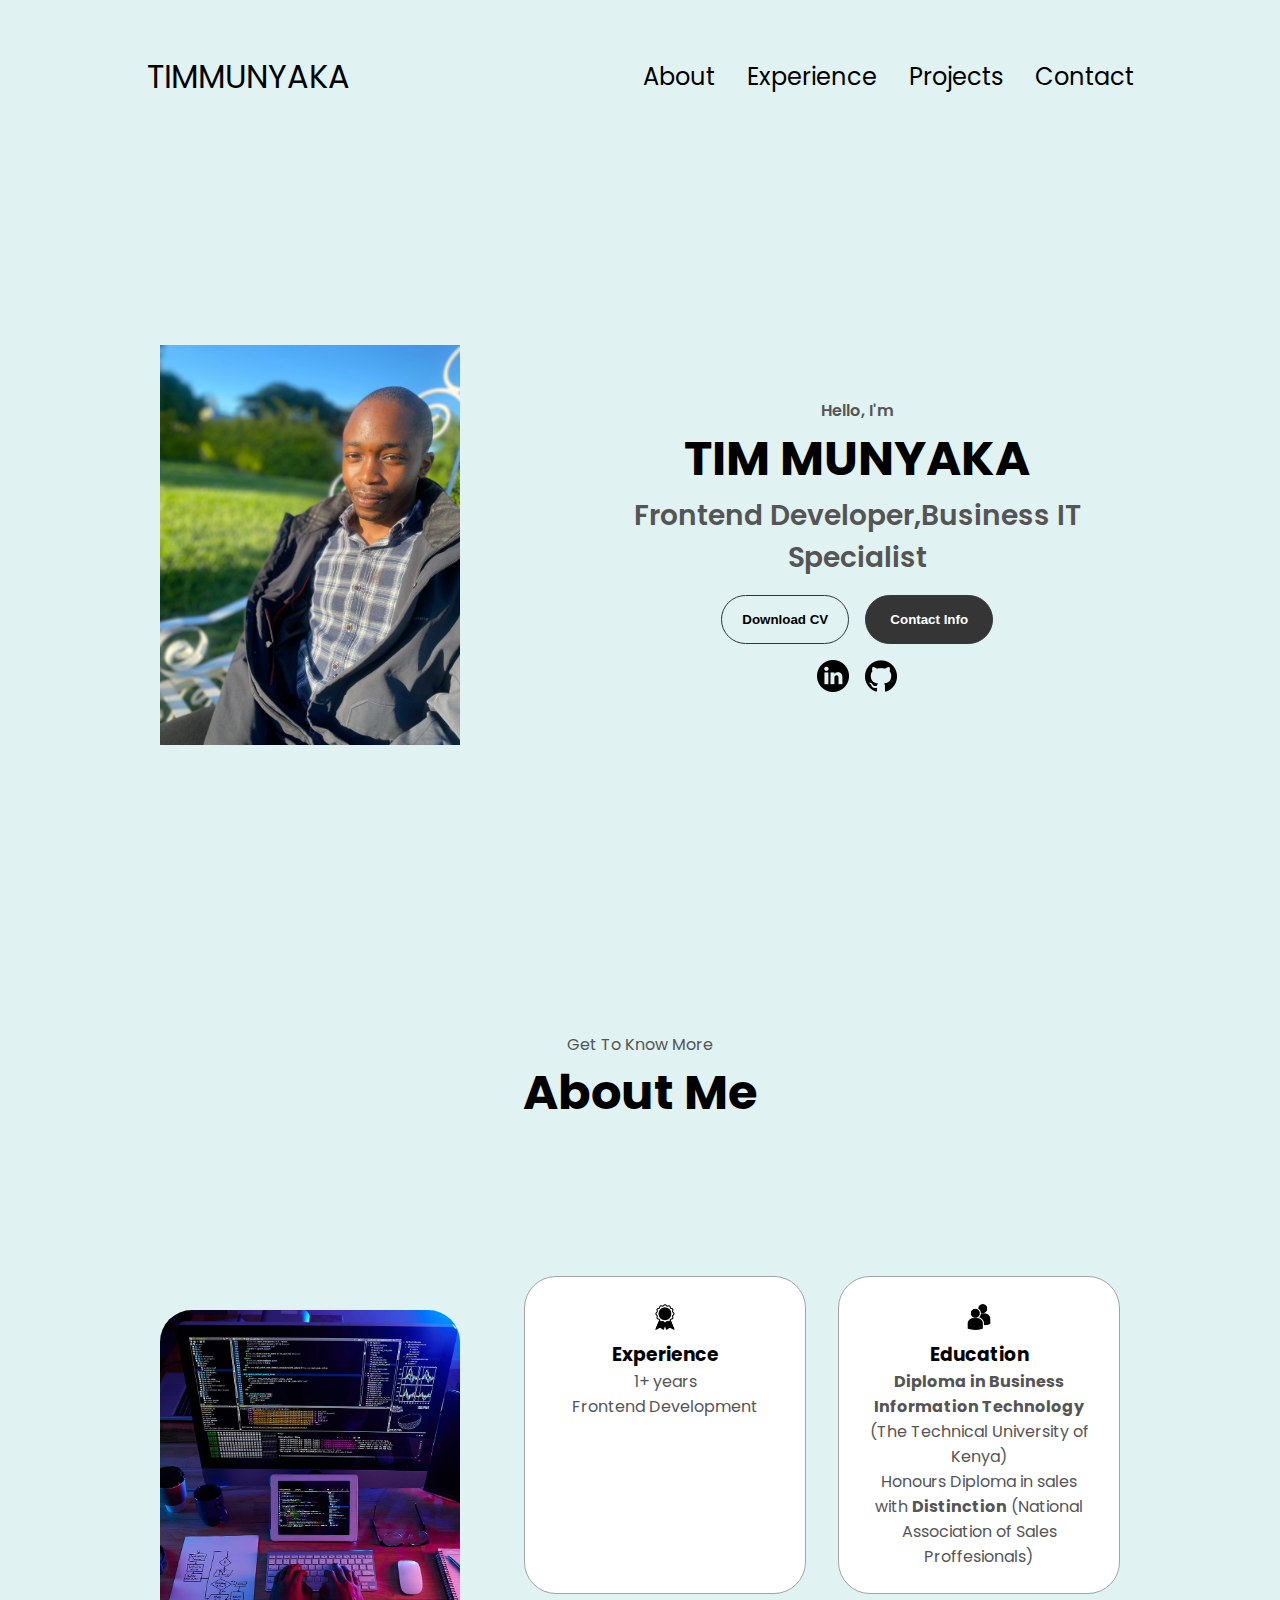
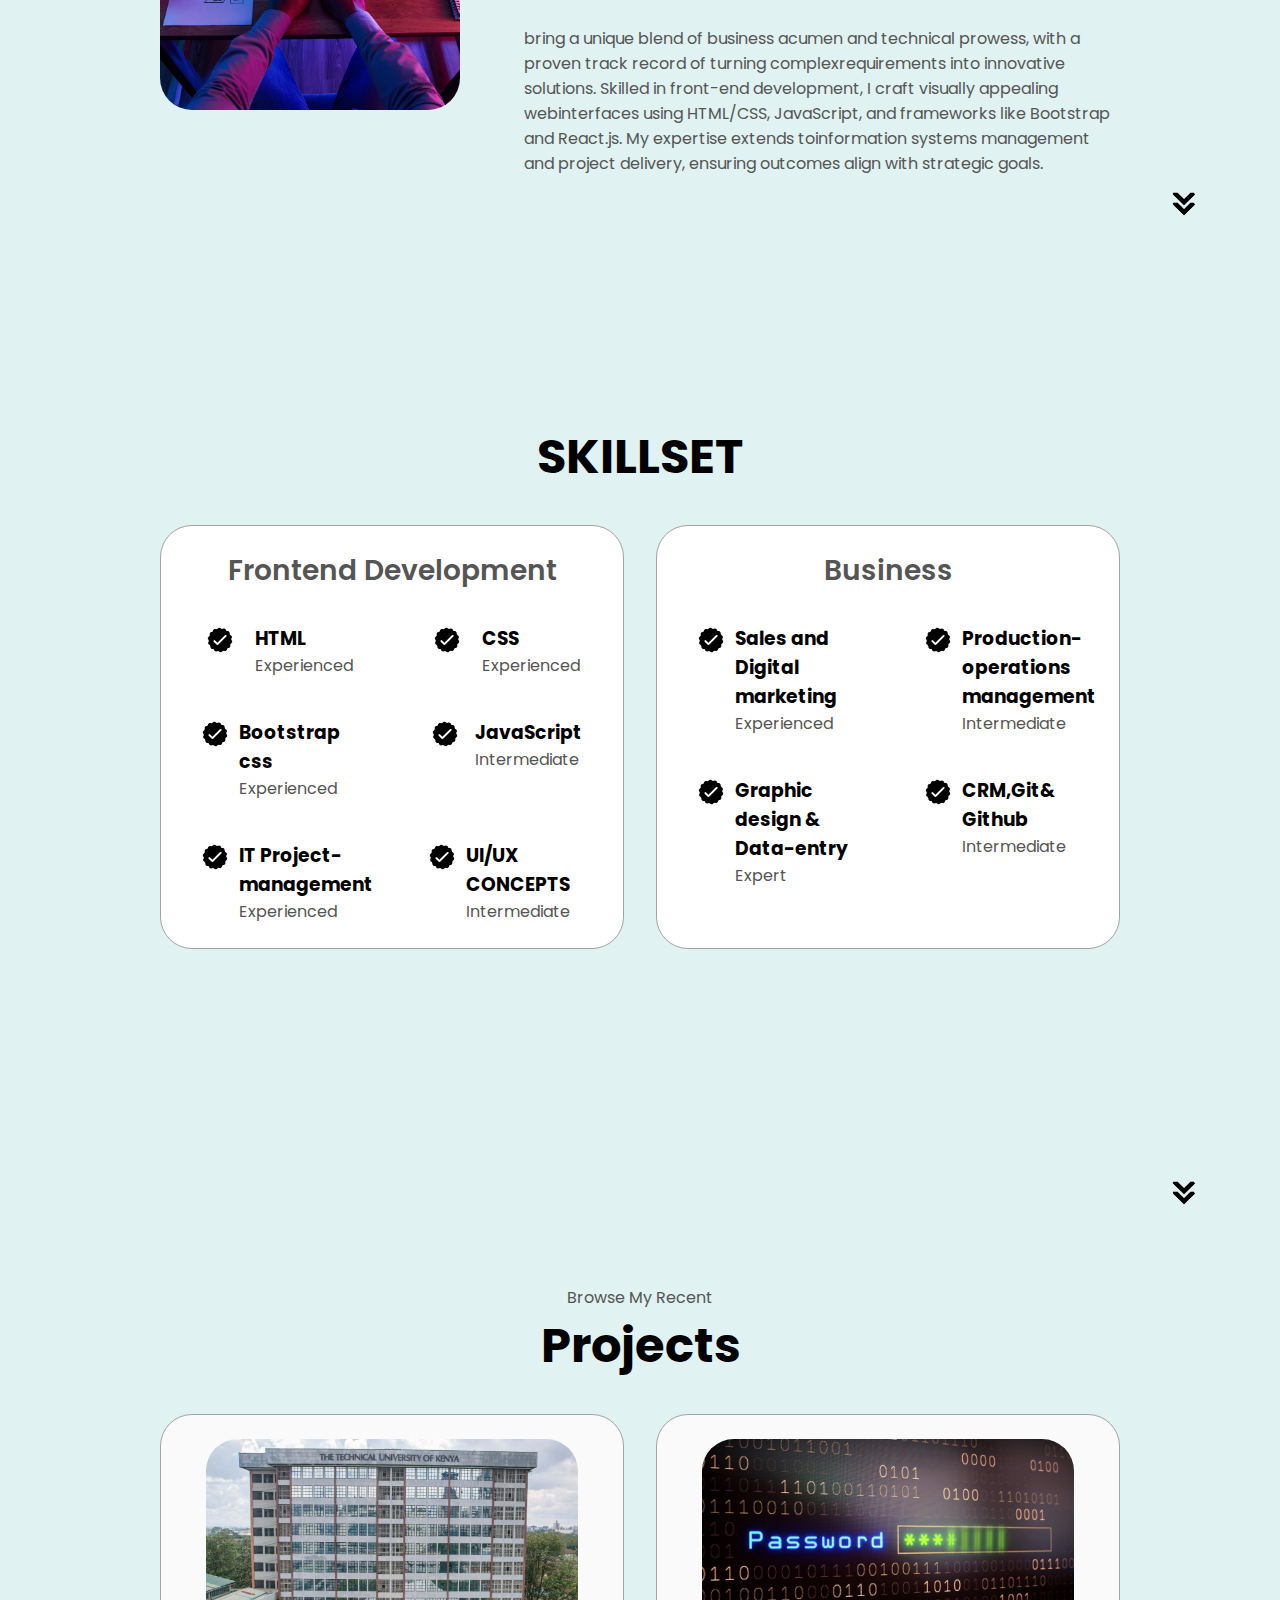
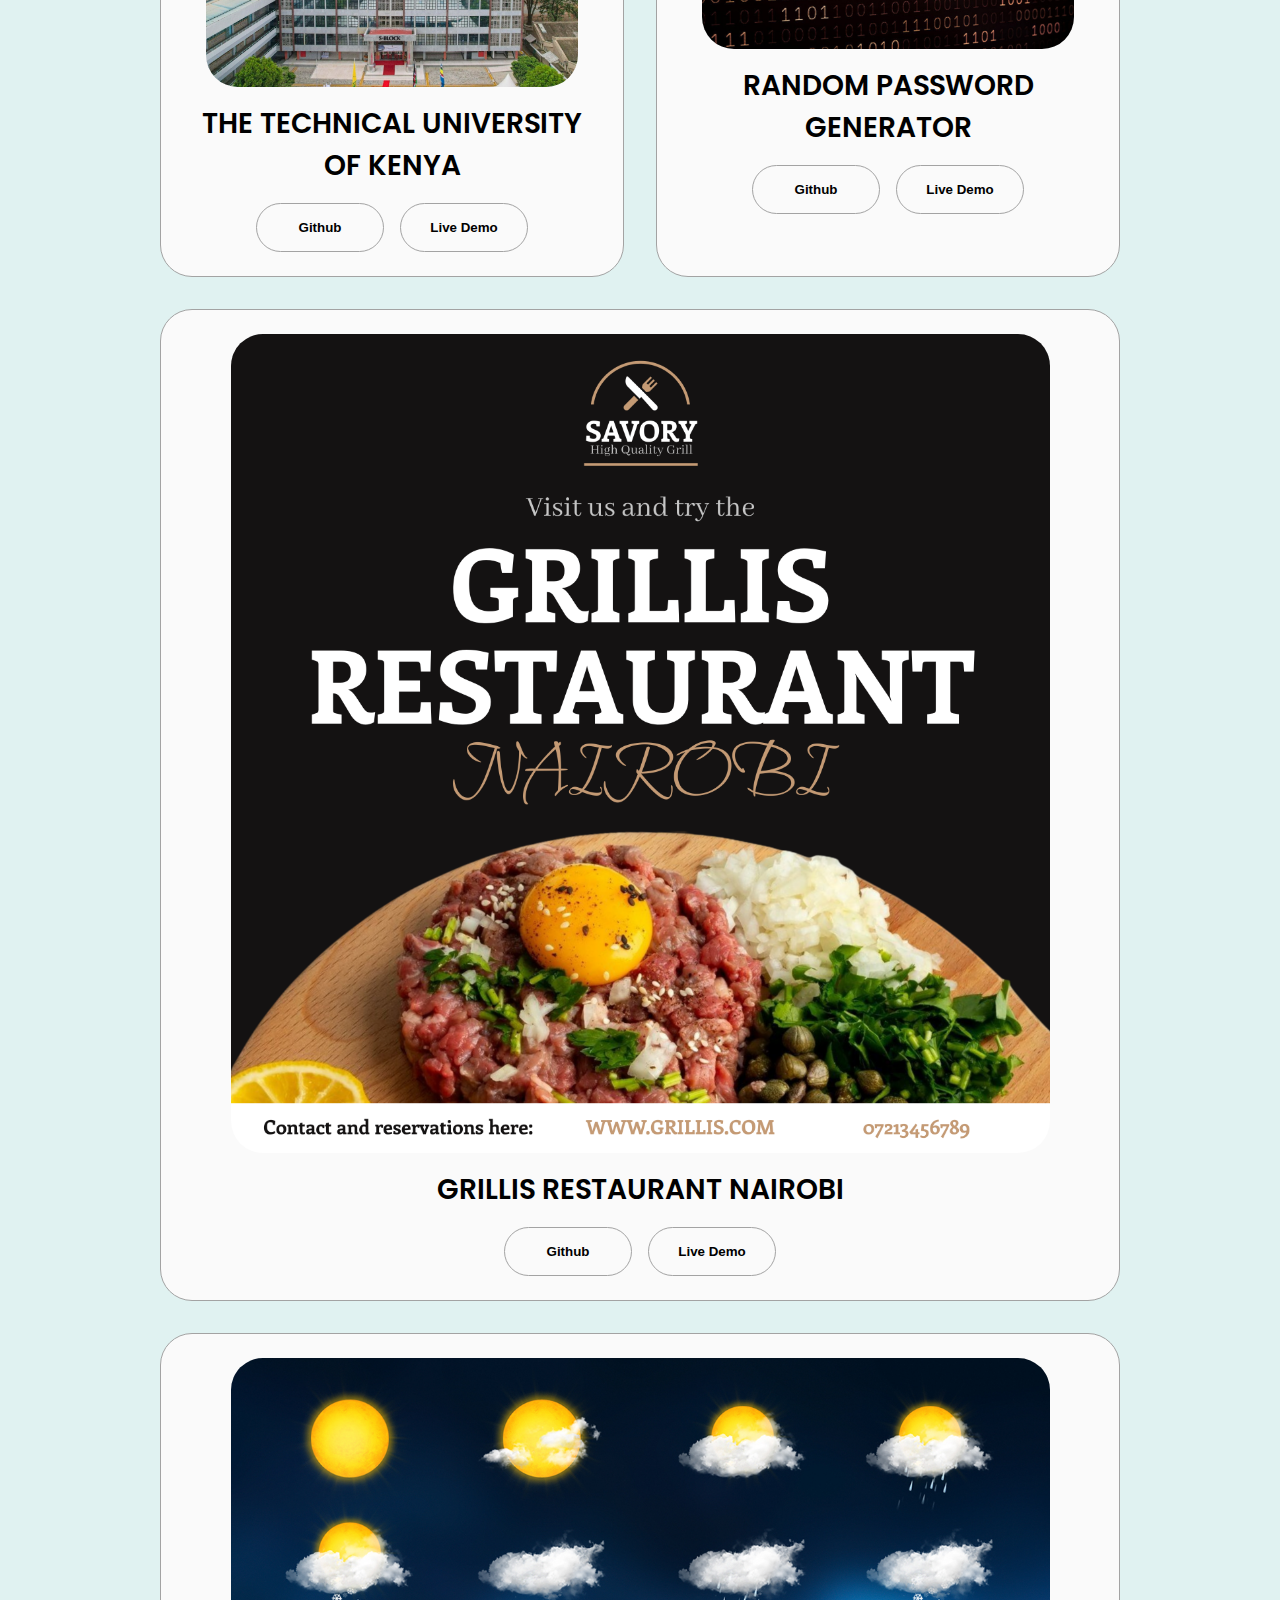
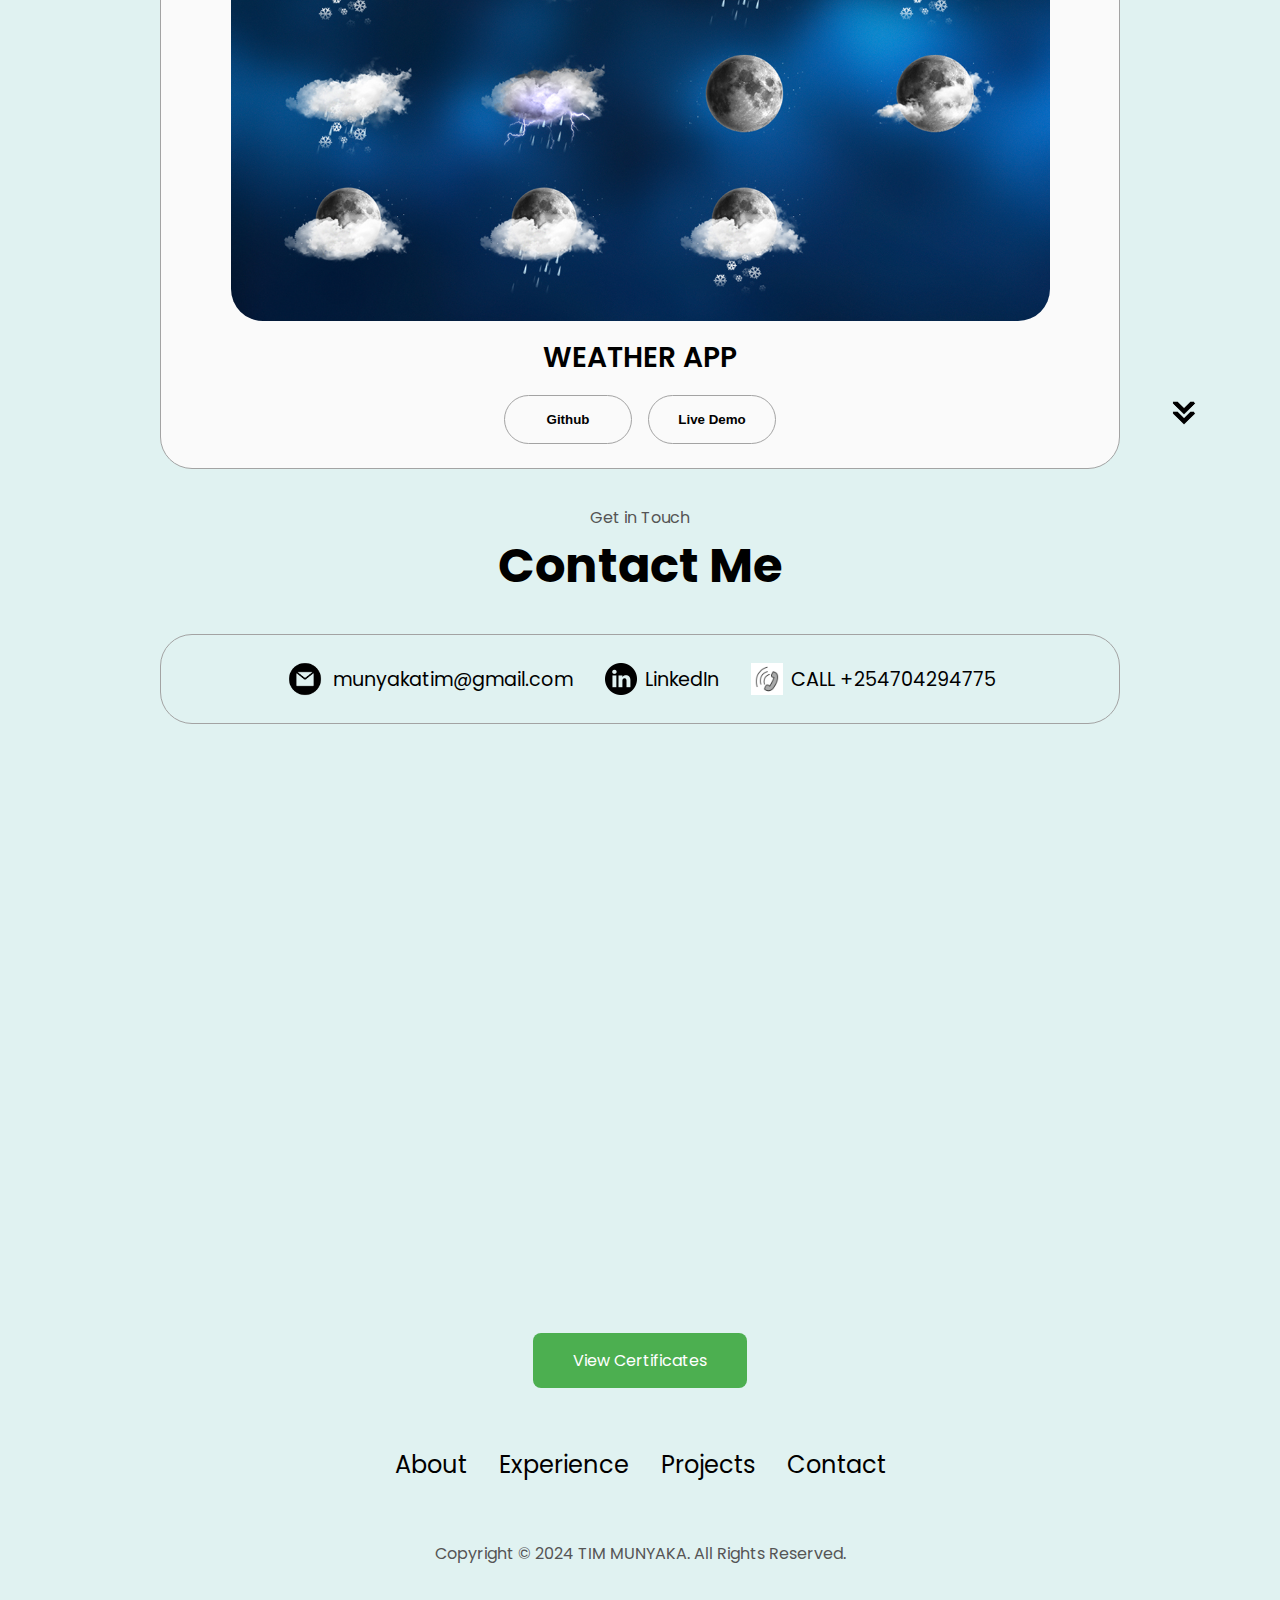
==== index.html @ 80366794 "first commit" ====
<!DOCTYPE html>
<html lang="en">

<head>
    <meta charset="UTF-8" />
    <meta http-equiv="X-UA-Compatible" content="IE=edge" />
    <meta name="viewport" content="width=device-width, initial-scale=1.0" />
    <title>My Portfolio</title>
    <link rel="stylesheet" href="style.css" />
    <link rel="stylesheet" href="mediaqueries.css" />
</head>

<body>
    <nav id="desktop-nav">
        <div class="logo">TIMMUNYAKA</div>
        <div>
            <ul class="nav-links">
                <li><a href="#about">About</a></li>
                <li><a href="#experience">Experience</a></li>
                <li><a href="#projects">Projects</a></li>
                <li><a href="#contact">Contact</a></li>
            </ul>
        </div>
    </nav>
    <nav id="hamburger-nav">
        <div class="logo">tim munyaka</div>
        <div class="hamburger-menu">
            <div class="hamburger-icon" onclick="toggleMenu()">
                <span>8</span>
                <span>j</span>
                <span>7</span>
            </div>
            <div class="menu-links">
                <li><a href="#about" onclick="toggleMenu()">About</a></li>
                <li><a href="#experience" onclick="toggleMenu()">Experience</a></li>
                <li><a href="#projects" onclick="toggleMenu()">Projects</a></li>
                <li><a href="#contact" onclick="toggleMenu()">Contact</a></li>
            </div>
        </div>
    </nav>
    <section id="profile">
        <div class="section__pic-container">
            <img src="tim.jpg" alt="John Doe profile picture" />
        </div>
        <div class="section__text">
            <p class="section__text__p1">Hello, I'm</p>
            <h1 class="title">TIM MUNYAKA</h1>
            <p class="section__text__p2">Frontend Developer,Business IT Specialist</p>
            <div class="btn-container">
                <button class="btn btn-color-2" onclick="window.open('tim recent cv.pdf')">
            Download CV
          </button>
                <button class="btn btn-color-1" onclick="location.href='./#contact'">
            Contact Info
          </button>
            </div>
            <div id="socials-container">
                <img src="linkedin.png" alt="My LinkedIn profile" class="icon" onclick="location.href='https://www.linkedin.com/in/tim-munyaka'" />

                <img src="github.png" alt="My Github profile" class="icon" onclick="location.href='https://github.com/timmunyaka1'" />
            </div>
        </div>
    </section>
    <section id="about">
        <p class="section__text__p1">Get To Know More</p>
        <h1 class="title">About Me</h1><br><br>
        <div class="section-container">
            <div class="section__pic-container">
                <img src="code1.jpg" alt="Profile picture" class="about-pic" />
            </div>
            <div class="about-details-container">
                <div class="about-containers">
                    <div class="details-container">
                        <img src="experience.png" alt="Experience icon" class="icon" />
                        <h3>Experience</h3>
                        <p>1+ years <br />Frontend Development</p>
                    </div>
                    <div class="details-container">
                        <img src="education.png" alt="Education icon" class="icon" />
                        <h3>Education</h3>
                        <p><b>Diploma in Business Information Technology</b> (The Technical University of Kenya)<br />Honours Diploma in sales with <b>Distinction</b> (National Association of Sales Proffesionals)</p>
                    </div>
                </div>
                <div class="text-container">
                    <p> bring a unique blend of business acumen and technical prowess, with a proven track record of turning complexrequirements into innovative solutions. Skilled in front-end development, I craft visually appealing webinterfaces using HTML/CSS,
                        JavaScript, and frameworks like Bootstrap and React.js. My expertise extends toinformation systems management and project delivery, ensuring outcomes align with strategic goals.
                    </p>
                </div>
            </div>
        </div>
        <img src="arrow.png" alt="Arrow icon" class="icon arrow" onclick="location.href='./#experience'" />
    </section><br><br><br><br><br>
    <section id="experience">
        <p class="section__text__p1"></p>
        <h1 class="title">SKILLSET</h1>
        <div class="experience-details-container">
            <div class="about-containers">
                <div class="details-container">
                    <h2 class="experience-sub-title">Frontend Development</h2>
                    <div class="article-container">
                        <article>
                            <img src="checkmark.png" alt="Experience icon" class="icon" />
                            <div>
                                <h3>HTML</h3>
                                <p>Experienced</p>
                            </div>
                        </article>
                        <article>
                            <img src="checkmark.png" alt="Experience icon" class="icon" />
                            <div>
                                <h3>CSS</h3>
                                <p>Experienced</p>
                            </div>
                        </article>
                        <article>
                            <img src="checkmark.png" alt="Experience icon" class="icon" />
                            <div>
                                <h3>Bootstrap css</h3>
                                <p>Experienced</p>
                            </div>
                        </article>
                        <article>
                            <img src="checkmark.png" alt="Experience icon" class="icon" />
                            <div>
                                <h3>JavaScript</h3>
                                <p>Intermediate</p>
                            </div>
                        </article>
                        <article>
                            <img src="checkmark.png" alt="Experience icon" class="icon" />
                            <div>
                                <h3>IT Project-management</h3>
                                <p>Experienced</p>
                            </div>
                        </article>
                        <article>
                            <img src="checkmark.png" alt="Experience icon" class="icon" />
                            <div>
                                <h3>UI/UX CONCEPTS</h3>
                                <p>Intermediate</p>
                            </div>
                        </article>

                    </div>
                </div>
                <div class="details-container">
                    <h2 class="experience-sub-title">Business </h2>
                    <div class="article-container">
                        <article>
                            <img src="checkmark.png" alt="Experience icon" class="icon" />
                            <div>
                                <h3>Sales and Digital marketing</h3>
                                <p>Experienced</p>
                            </div>
                        </article>
                        <article>
                            <img src="checkmark.png" alt="Experience icon" class="icon" />
                            <div>
                                <h3>Production-operations management</h3>
                                <p>Intermediate</p>
                            </div>
                        </article>
                        <article>
                            <img src="checkmark.png" alt="Experience icon" class="icon" />
                            <div>
                                <h3>Graphic design & Data-entry</h3>
                                <p>Expert</p>
                            </div>
                        </article>
                        <article>
                            <img src="checkmark.png" alt="Experience icon" class="icon" />
                            <div>
                                <h3>CRM,Git& Github</h3>
                                <p>Intermediate</p>
                            </div>
                        </article>
                    </div>
                </div>
            </div>
        </div>
        <img src="arrow.png" alt="Arrow icon" class="icon arrow" onclick="location.href='./#projects'" />
    </section>
    <section id="projects">
        <p class="section__text__p1">Browse My Recent</p>
        <h1 class="title">Projects</h1>
        <div class="experience-details-container">
            <div class="about-containers">
                <div class="details-container color-container">
                    <div class="article-container">
                        <img src="tukp1.jpg" alt="Project 1" class="project-img" />
                    </div>
                    <h2 class="experience-sub-title project-title">THE TECHNICAL UNIVERSITY OF KENYA</h2>
                    <div class="btn-container">
                        <button class="btn btn-color-2 project-btn" onclick="location.href='https://github.com/timmunyaka1'">
                Github
                <button class="btn btn-color-2 project-btn" onclick="window.location.href='indext.htm'">
                    Live Demo
                </button>

                    </div>
                </div>
                <div class="details-container color-container ">
                    <div class="article-container ">
                        <img src="GENERATOR.jpg" alt="Project 2 " class="project-img " />
                    </div>
                    <h2 class="experience-sub-title project-title ">RANDOM PASSWORD GENERATOR</h2>
                    <div class="btn-container ">
                        <button class="btn btn-color-2 project-btn " onclick="location.href='https://github.com/timmunyaka1' ">
                Github
              </button>
                        <button class="btn btn-color-2 project-btn" onclick="window.location.href='indexg.html'">
                Live Demo
            </button>

                    </div>
                </div>
                <div class="details-container color-container ">
                    <div class="article-container ">
                        <img src="GRILLIS.png" alt="Project 3 " class="project-img " />
                    </div>
                    <h2 class="experience-sub-title project-title ">GRILLIS RESTAURANT NAIROBI</h2>
                    <div class="btn-container ">
                        <button class="btn btn-color-2 project-btn " onclick="location.href='https://github.com/' ">
                Github
              </button>
                        <button class="btn btn-color-2 project-btn" onclick="location.href='indexr.htm'">
                Live Demo
            </button>


                    </div>
                </div>
            </div>
        </div>
        <div class="details-container color-container ">
            <div class="article-container ">
                <img src="weather.jpg" alt="Project 4 " class="project-img " />
            </div>
            <h2 class="experience-sub-title project-title ">WEATHER APP</h2>

            <div class="btn-container ">
                <button class="btn btn-color-2 project-btn " onclick="location.href='https://github.com/timmunyaka1' ">
        Github
      </button>
                <button class="btn btn-color-2 project-btn" onclick="window.location.href='indexw.html'">
        Live Demo
    </button>

            </div>
        </div>
        <img src="arrow.png " alt="Arrow icon " class="icon arrow " onclick="location.href='./#contact' " />
    </section>
    <section id="contact ">
        <p class="section__text__p1 ">Get in Touch</p>
        <h1 class="title ">Contact Me</h1>
        <div class="contact-info-upper-container ">
            <div class="contact-info-container ">
                <img src="email.png " alt="Email icon " class="icon contact-icon email-icon " />
                <p><a href="mailto:munyakatim@gmail.com ">munyakatim@gmail.com</a></p>
            </div>
            <div class="contact-info-container ">
                <img src="linkedin.png" alt="LinkedIn icon" class="icon contact-icon" />
                <p><a href="https://www.linkedin.com/in/tim-munyaka">LinkedIn</a></p>

            </div>
            <div class="contact-info-container">
                <img src="call.png" alt="Call icon" class="icon contact-icon" />
                <p><a href="tel:+254704294775">CALL +254704294775</a></p>
            </div>

    </section>
    <center>
        <div><a href="certificates.html" class="long-button">View Certificates</a>
        </div </center>
        </div>
        <footer>
            <nav>
                <div class="nav-links-container ">
                    <ul class="nav-links ">
                        <li><a href="#about ">About</a></li>
                        <li><a href="#experience ">Experience</a></li>
                        <li><a href="#projects ">Projects</a></li>
                        <li><a href="#contact ">Contact</a></li>
                    </ul>
                </div>
            </nav>
            <p>Copyright &#169; 2024 TIM MUNYAKA. All Rights Reserved.</p>
        </footer>
        <script src="script.js "></script>
</body>

</html>
---- style.css ----
/* GENERAL */

@import url("https://fonts.googleapis.com/css2?family=Poppins:wght@300;400;500;600&display=swap");
* {
    margin: 0;
    padding: 0;
}

body {
    font-family: "Poppins", sans-serif;
    background-color: #e0f2f1;
}

html {
    scroll-behavior: smooth;
}

p {
    color: rgb(85, 85, 85);
}


/* TRANSITION */

a,
.btn {
    transition: all 300ms ease;
}


/* DESKTOP NAV */

nav,
.nav-links {
    display: flex;
}

nav {
    justify-content: space-around;
    align-items: center;
    height: 17vh;
}

.nav-links {
    gap: 2rem;
    list-style: none;
    font-size: 1.5rem;
}

a {
    color: black;
    text-decoration: none;
    text-decoration-color: white;
}

a:hover {
    color: grey;
    text-decoration: underline;
    text-underline-offset: 1rem;
    text-decoration-color: rgb(181, 181, 181);
}

.logo {
    font-size: 2rem;
}

.logo:hover {
    cursor: default;
}


/* HAMBURGER MENU */

#hamburger-nav {
    display: none;
}

.hamburger-menu {
    position: relative;
    display: inline-block;
}

.hamburger-icon {
    display: flex;
    flex-direction: column;
    justify-content: space-between;
    height: 24px;
    width: 30px;
    cursor: pointer;
}

.hamburger-icon span {
    width: 100%;
    height: 2px;
    background-color: black;
    transition: all 0.3 ease-in-out;
}

.menu-links {
    position: absolute;
    top: 100%;
    right: 0;
    background-color: white;
    width: fit-content;
    max-height: 0;
    overflow: hidden;
    transition: all 0.3 ease-in-out;
}

.menu-links a {
    display: block;
    padding: 10px;
    text-align: center;
    font-size: 1.5rem;
    color: black;
    text-decoration: none;
    transition: all 0.3 ease-in-out;
}

.menu-links li {
    list-style: none;
}

.menu-links.open {
    max-height: 300px;
}

.hamburger-icon.open span:first-child {
    transform: rotate(45deg) translate(10px, 5px);
}

.hamburger-icon.open span:nth-child(2) {
    opacity: 0;
}

.hamburger-icon.open span:last-child {
    transform: rotate(-45deg) translate(10px, -5px);
}

.hamburger-icon span:first-child {
    transform: none;
}

.hamburger-icon span:first-child {
    opacity: 1;
}

.hamburger-icon span:first-child {
    transform: none;
}


/* SECTIONS */

section {
    padding-top: 4vh;
    height: 96vh;
    margin: 0 10rem;
    box-sizing: border-box;
    min-height: fit-content;
}

.section-container {
    display: flex;
}


/* PROFILE SECTION */

#profile {
    display: flex;
    justify-content: center;
    gap: 5rem;
    height: 80vh;
}

.section__pic-container {
    display: flex;
    height: 400px;
    width: 400px;
    margin: auto 0;
}

.section__text {
    align-self: center;
    text-align: center;
}

.section__text p {
    font-weight: 600;
}

.section__text__p1 {
    text-align: center;
}

.section__text__p2 {
    font-size: 1.75rem;
    margin-bottom: 1rem;
}

.title {
    font-size: 3rem;
    text-align: center;
}

#socials-container {
    display: flex;
    justify-content: center;
    margin-top: 1rem;
    gap: 1rem;
}


/* ICONS */

.icon {
    cursor: pointer;
    height: 2rem;
}


/* BUTTONS */

.btn-container {
    display: flex;
    justify-content: center;
    gap: 1rem;
}

.btn {
    font-weight: 600;
    transition: all 300ms ease;
    padding: 1rem;
    width: 8rem;
    border-radius: 2rem;
}

.btn-color-1,
.btn-color-2 {
    border: rgb(53, 53, 53) 0.1rem solid;
}

.btn-color-1:hover,
.btn-color-2:hover {
    cursor: pointer;
}

.btn-color-1,
.btn-color-2:hover {
    background: rgb(53, 53, 53);
    color: white;
}

.btn-color-1:hover {
    background: rgb(0, 0, 0);
}

.btn-color-2 {
    background: none;
}

.btn-color-2:hover {
    border: rgb(255, 255, 255) 0.1rem solid;
}

.btn-container {
    gap: 1rem;
}


/* ABOUT SECTION */

#about {
    position: relative;
}

.about-containers {
    gap: 2rem;
    margin-bottom: 2rem;
    margin-top: 2rem;
}

.about-details-container {
    justify-content: center;
    flex-direction: column;
}

.about-containers,
.about-details-container {
    display: flex;
}

.about-pic {
    border-radius: 2rem;
}

.arrow {
    position: absolute;
    right: -5rem;
    bottom: 2.5rem;
}

.details-container {
    padding: 1.5rem;
    flex: 1;
    background: white;
    border-radius: 2rem;
    border: rgb(53, 53, 53) 0.1rem solid;
    border-color: rgb(163, 163, 163);
    text-align: center;
}

.section-container {
    gap: 4rem;
    height: 80%;
}

.section__pic-container {
    height: 400px;
    width: 400px;
    margin: auto 0;
}


/* EXPERIENCE SECTION */

#experience {
    position: relative;
}

.experience-sub-title {
    color: rgb(85, 85, 85);
    font-weight: 600;
    font-size: 1.75rem;
    margin-bottom: 2rem;
}

.experience-details-container {
    display: flex;
    justify-content: center;
    flex-direction: column;
}

.article-container {
    display: flex;
    text-align: initial;
    flex-wrap: wrap;
    flex-direction: row;
    gap: 2.5rem;
    justify-content: space-around;
}

article {
    display: flex;
    width: 10rem;
    justify-content: space-around;
    gap: 0.5rem;
}

article .icon {
    cursor: default;
}


/* PROJECTS SECTION */

#projects {
    position: relative;
}

.color-container {
    border-color: rgb(163, 163, 163);
    background: rgb(250, 250, 250);
}

.project-img {
    border-radius: 2rem;
    width: 90%;
    height: 90%;
}

.project-title {
    margin: 1rem;
    color: black;
}

.project-btn {
    color: black;
    border-color: rgb(163, 163, 163);
}


/* CONTACT */

#contact {
    display: flex;
    justify-content: center;
    flex-direction: column;
    height: 70vh;
}

.contact-info-upper-container {
    display: flex;
    justify-content: center;
    border-radius: 2rem;
    border: rgb(53, 53, 53) 0.1rem solid;
    border-color: rgb(163, 163, 163);
    background: (250, 250, 250);
    margin: 2rem auto;
    padding: 0.5rem;
}

.contact-info-container {
    display: flex;
    align-items: center;
    justify-content: center;
    gap: 0.5rem;
    margin: 1rem;
}

.contact-info-container p {
    font-size: larger;
}

.contact-icon {
    cursor: default;
}

.email-icon {
    height: 2.5rem;
}


/* FOOTER SECTION */

footer {
    height: 26vh;
    margin: 0 1rem;
}

footer p {
    text-align: center;
}

.long-button {
    display: inline-block;
    padding: 15px 40px;
    /* Adjust padding to make the button longer */
    background-color: #4CAF50;
    /* Green background color */
    color: white;
    text-align: center;
    text-decoration: none;
    font-size: 16px;
    border-radius: 8px;
    /* Rounded corners */
    border: none;
    cursor: pointer;
    transition: background-color 0.3s ease;
}

.long-button:hover {
    background-color: #45a049;
    /* Darker green on hover */
}
---- mediaqueries.css ----
@media screen and (max-width: 1400px) {
    #profile {
        height: 83vh;
        margin-bottom: 6rem;
    }
    .about-containers {
        flex-wrap: wrap;
    }
    #contact,
    #projects {
        height: fit-content;
    }
}

@media screen and (max-width: 1200px) {
    #desktop-nav {
        display: none;
    }
    #hamburger-nav {
        display: flex;
    }
    #experience,
    .experience-details-container {
        margin-top: 2rem;
    }
    #profile,
    .section-container {
        display: block;
    }
    .arrow {
        display: none;
    }
    section,
    .section-container {
        height: fit-content;
    }
    section {
        margin: 0 5%;
    }
    .section__pic-container {
        width: 275px;
        height: 275px;
        margin: 0 auto 2rem;
    }
    .about-containers {
        margin-top: 0;
    }
}

@media screen and (max-width: 600px) {
    #contact,
    footer {
        height: 40vh;
    }
    #profile {
        height: 83vh;
        margin-bottom: 0;
    }
    article {
        font-size: 1rem;
    }
    footer nav {
        height: fit-content;
        margin-bottom: 2rem;
    }
    .about-containers,
    .contact-info-upper-container,
    .btn-container {
        flex-wrap: wrap;
    }
    .contact-info-container {
        margin: 0;
    }
    .contact-info-container p,
    .nav-links li a {
        font-size: 1rem;
    }
    .experience-sub-title {
        font-size: 1.25rem;
    }
    .logo {
        font-size: 1.5rem;
    }
    .nav-links {
        flex-direction: column;
        gap: 0.5rem;
        text-align: center;
    }
    .section__pic-container {
        width: auto;
        height: 46vw;
        justify-content: center;
    }
    .section__text__p2 {
        font-size: 1.25rem;
    }
    .title {
        font-size: 2rem;
    }
    .text-container {
        text-align: justify;
    }
}
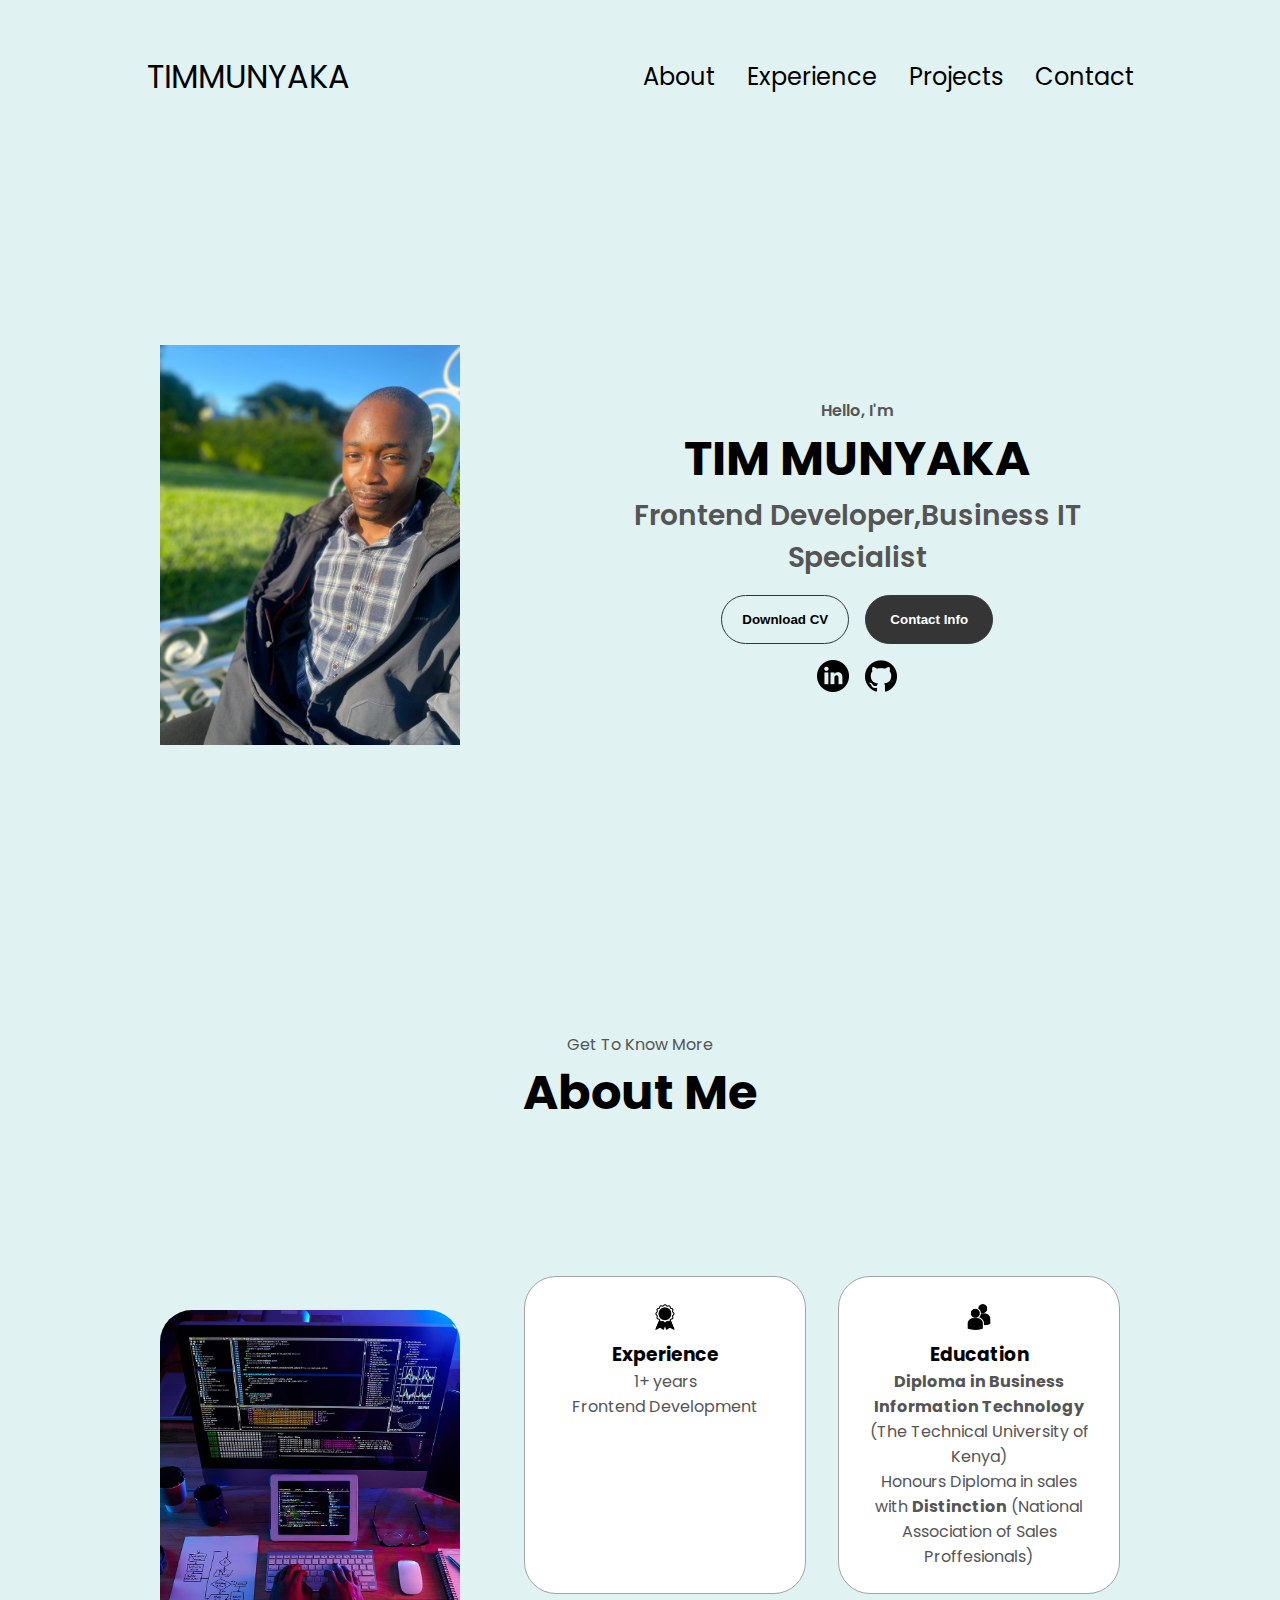
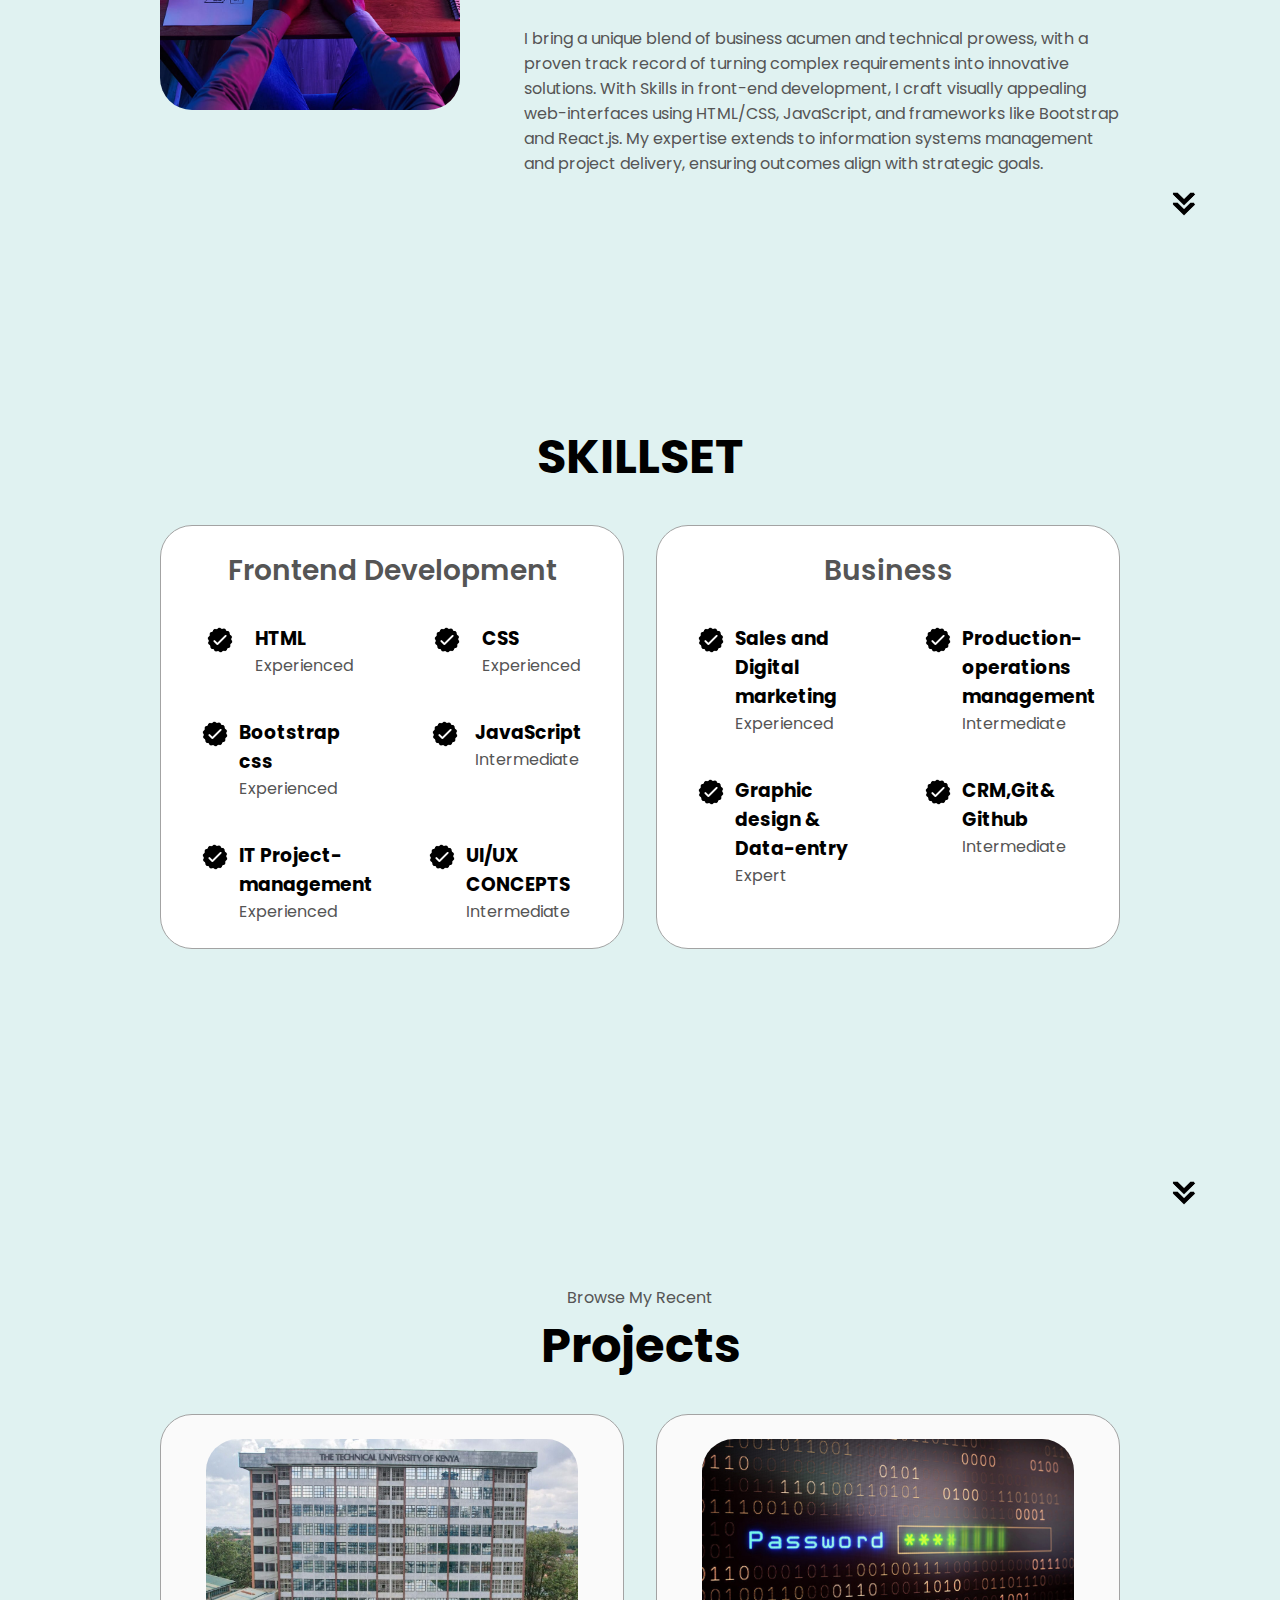
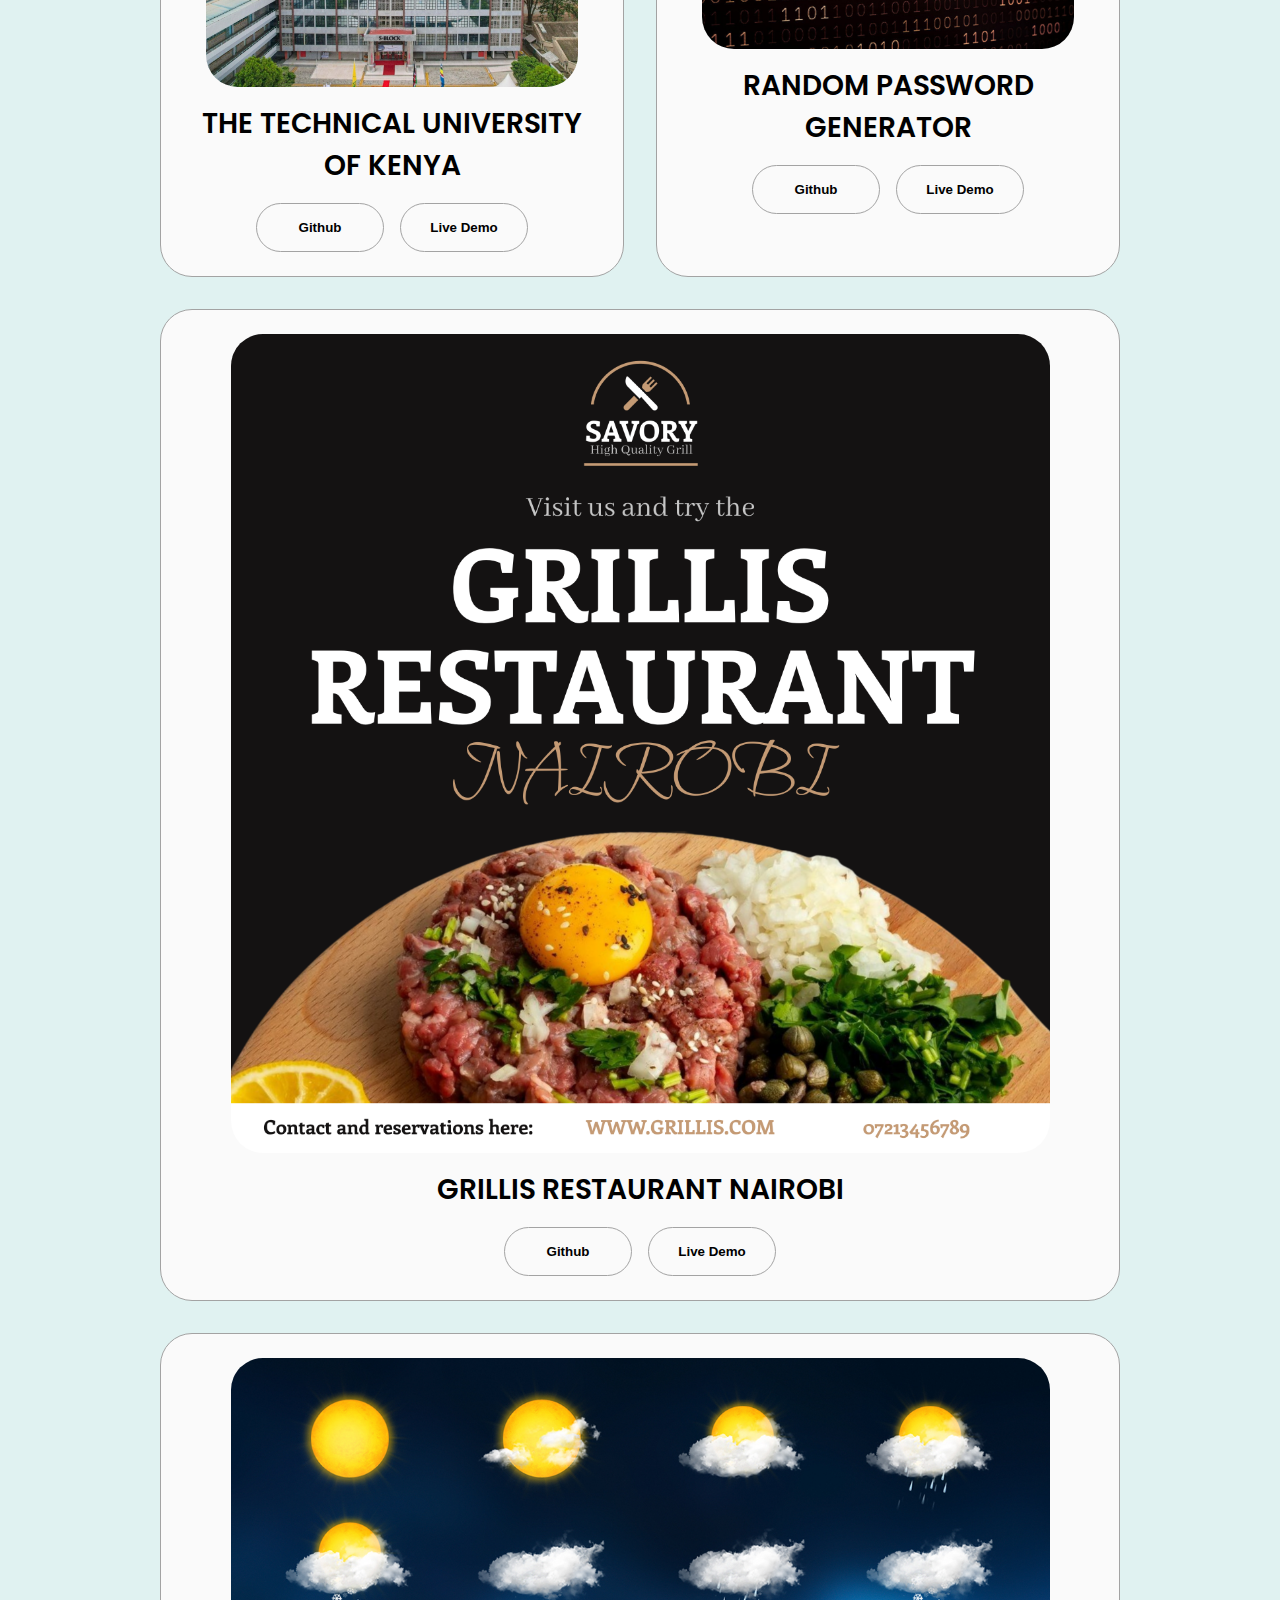
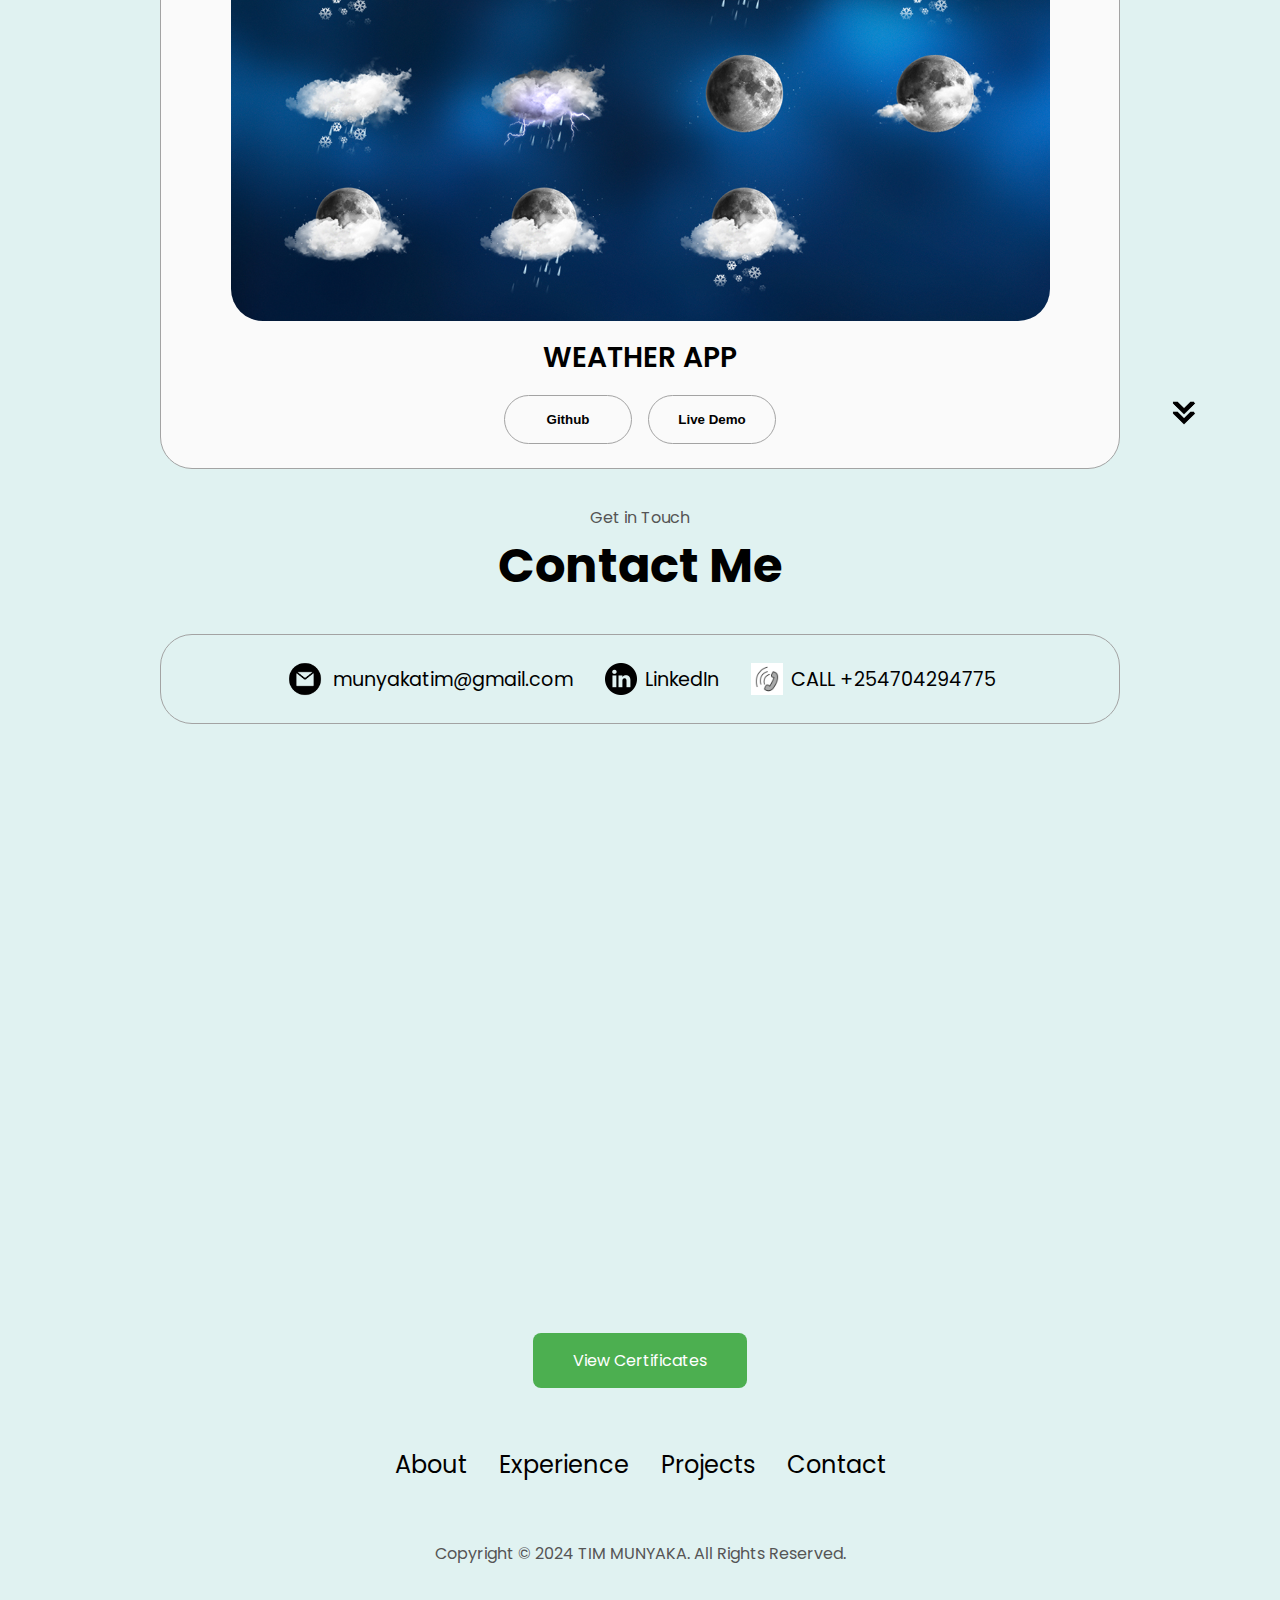
==== commit 396d4c24: "update html grammar" ====
--- a/index.html
+++ b/index.html
@@ -82,8 +82,8 @@
                     </div>
                 </div>
                 <div class="text-container">
-                    <p> bring a unique blend of business acumen and technical prowess, with a proven track record of turning complexrequirements into innovative solutions. Skilled in front-end development, I craft visually appealing webinterfaces using HTML/CSS,
-                        JavaScript, and frameworks like Bootstrap and React.js. My expertise extends toinformation systems management and project delivery, ensuring outcomes align with strategic goals.
+                    <p>I bring a unique blend of business acumen and technical prowess, with a proven track record of turning complex requirements into innovative solutions. With Skills in front-end development, I craft visually appealing web-interfaces
+                        using HTML/CSS, JavaScript, and frameworks like Bootstrap and React.js. My expertise extends to information systems management and project delivery, ensuring outcomes align with strategic goals.
                     </p>
                 </div>
             </div>
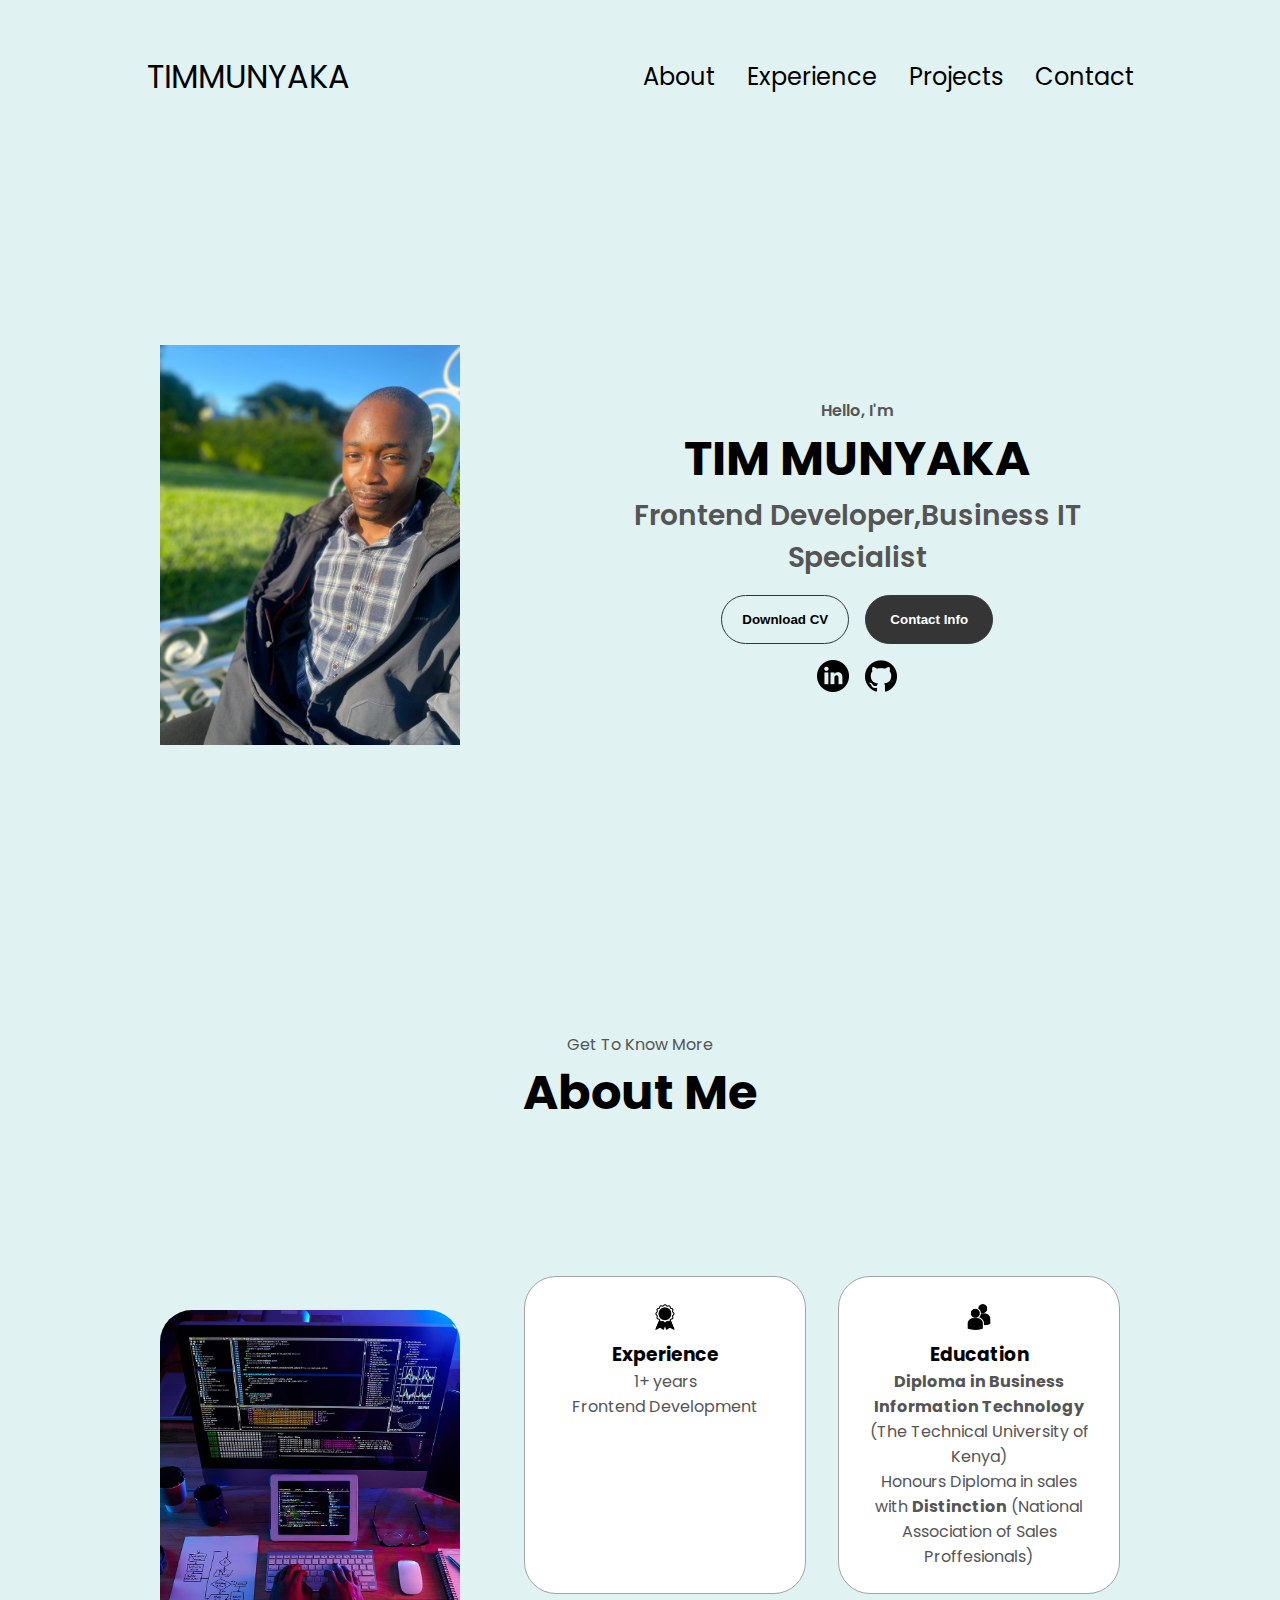
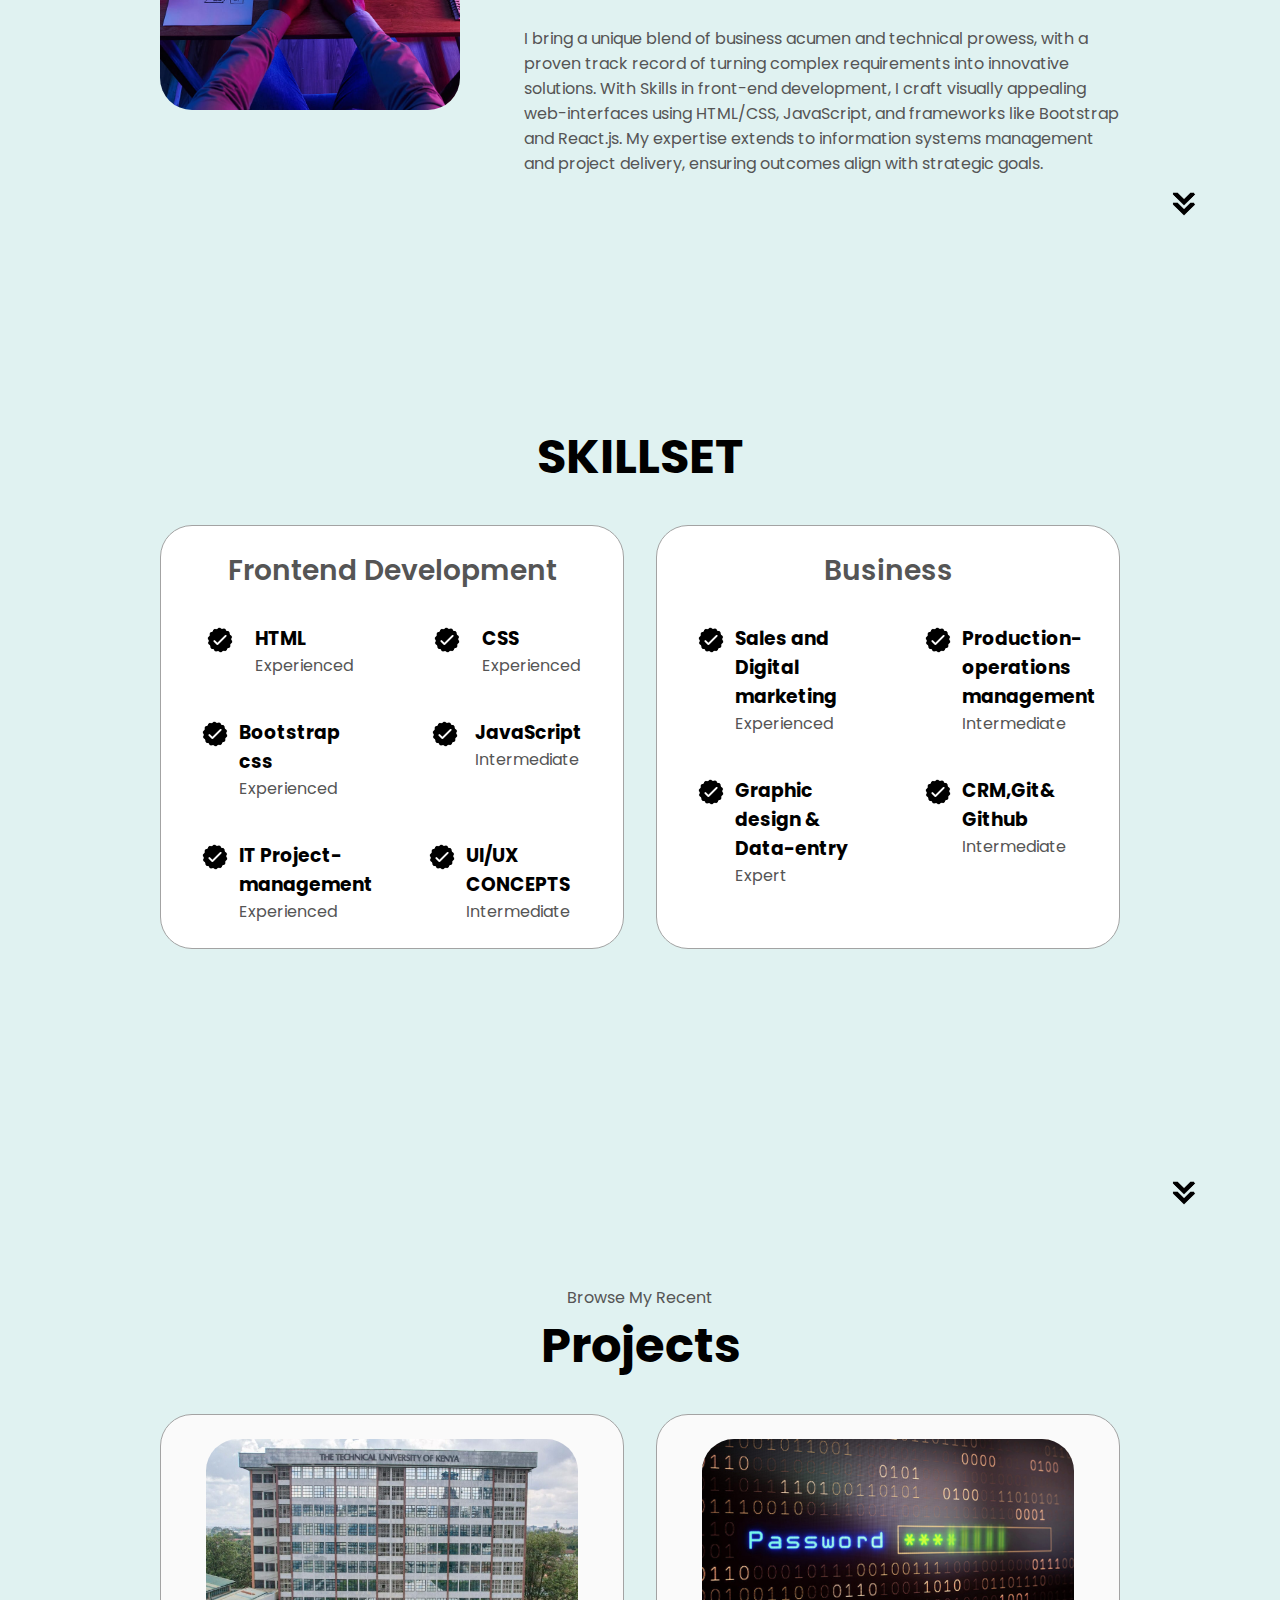
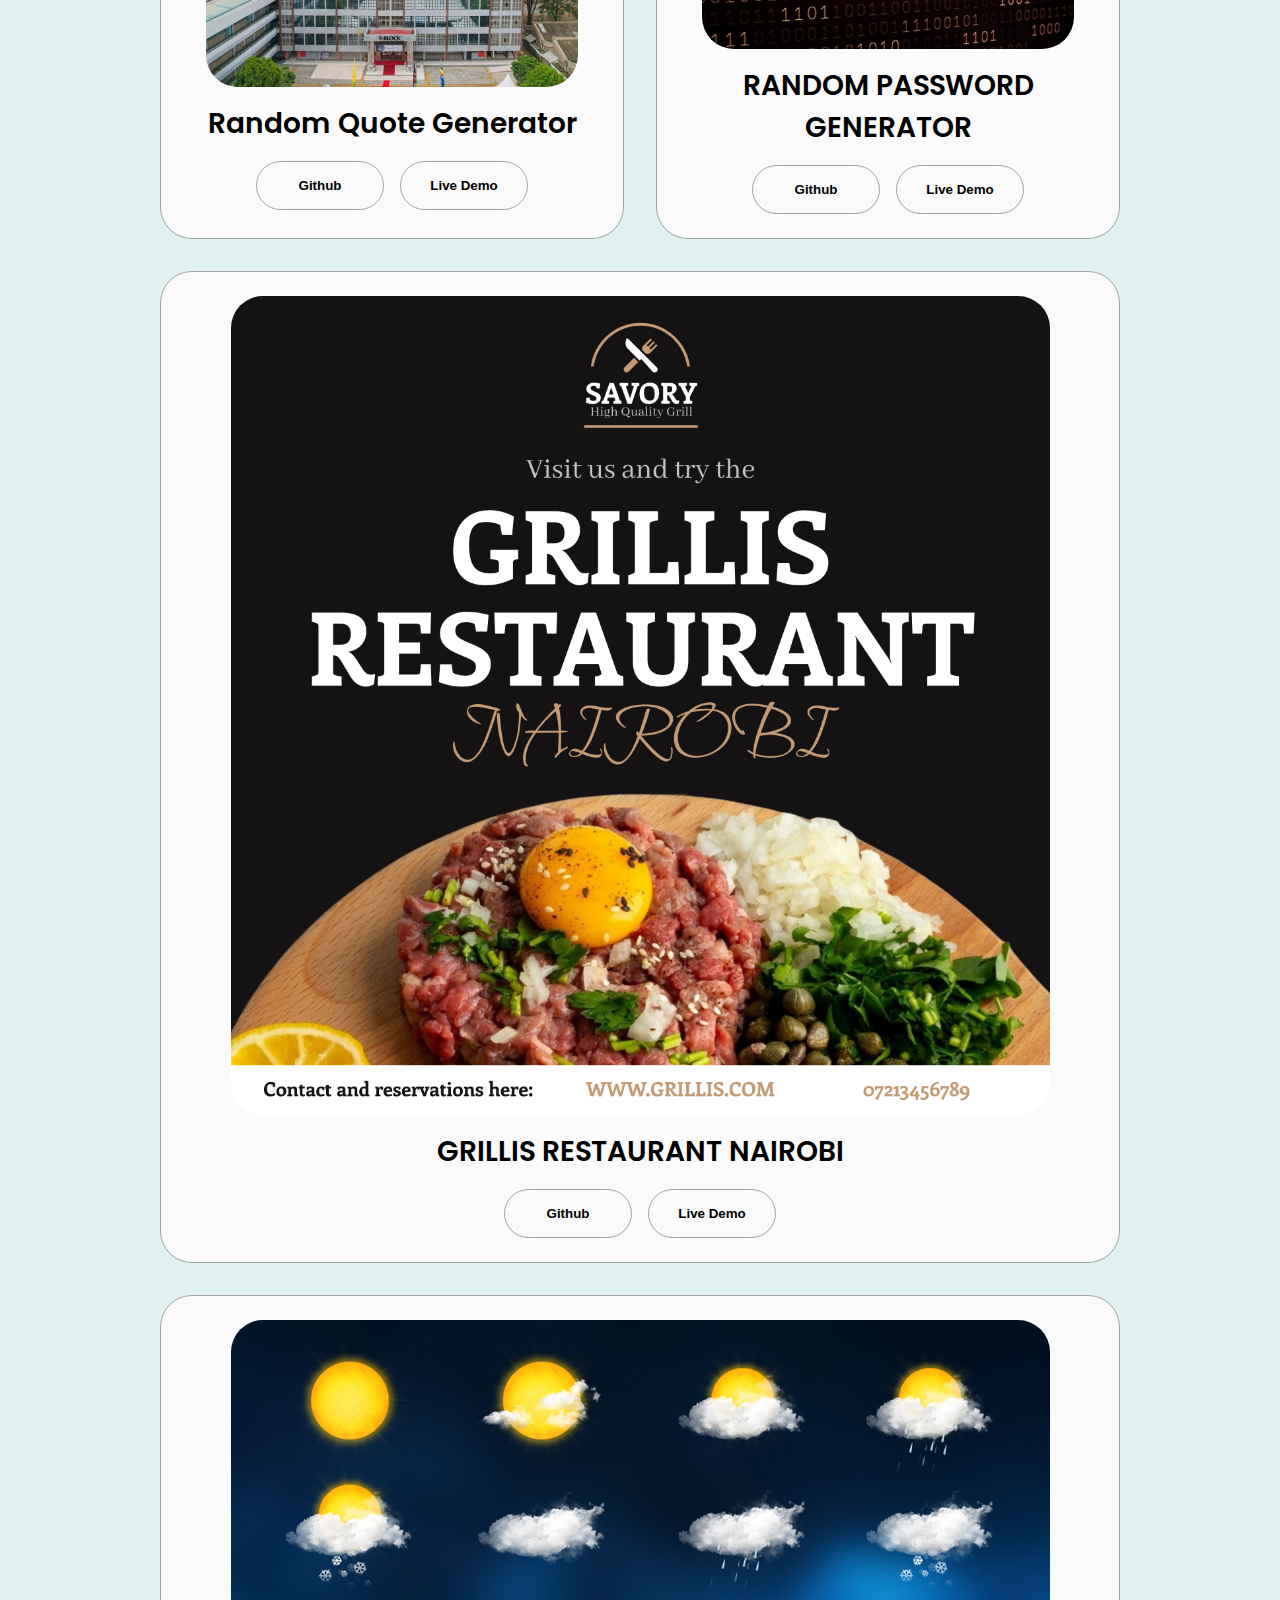
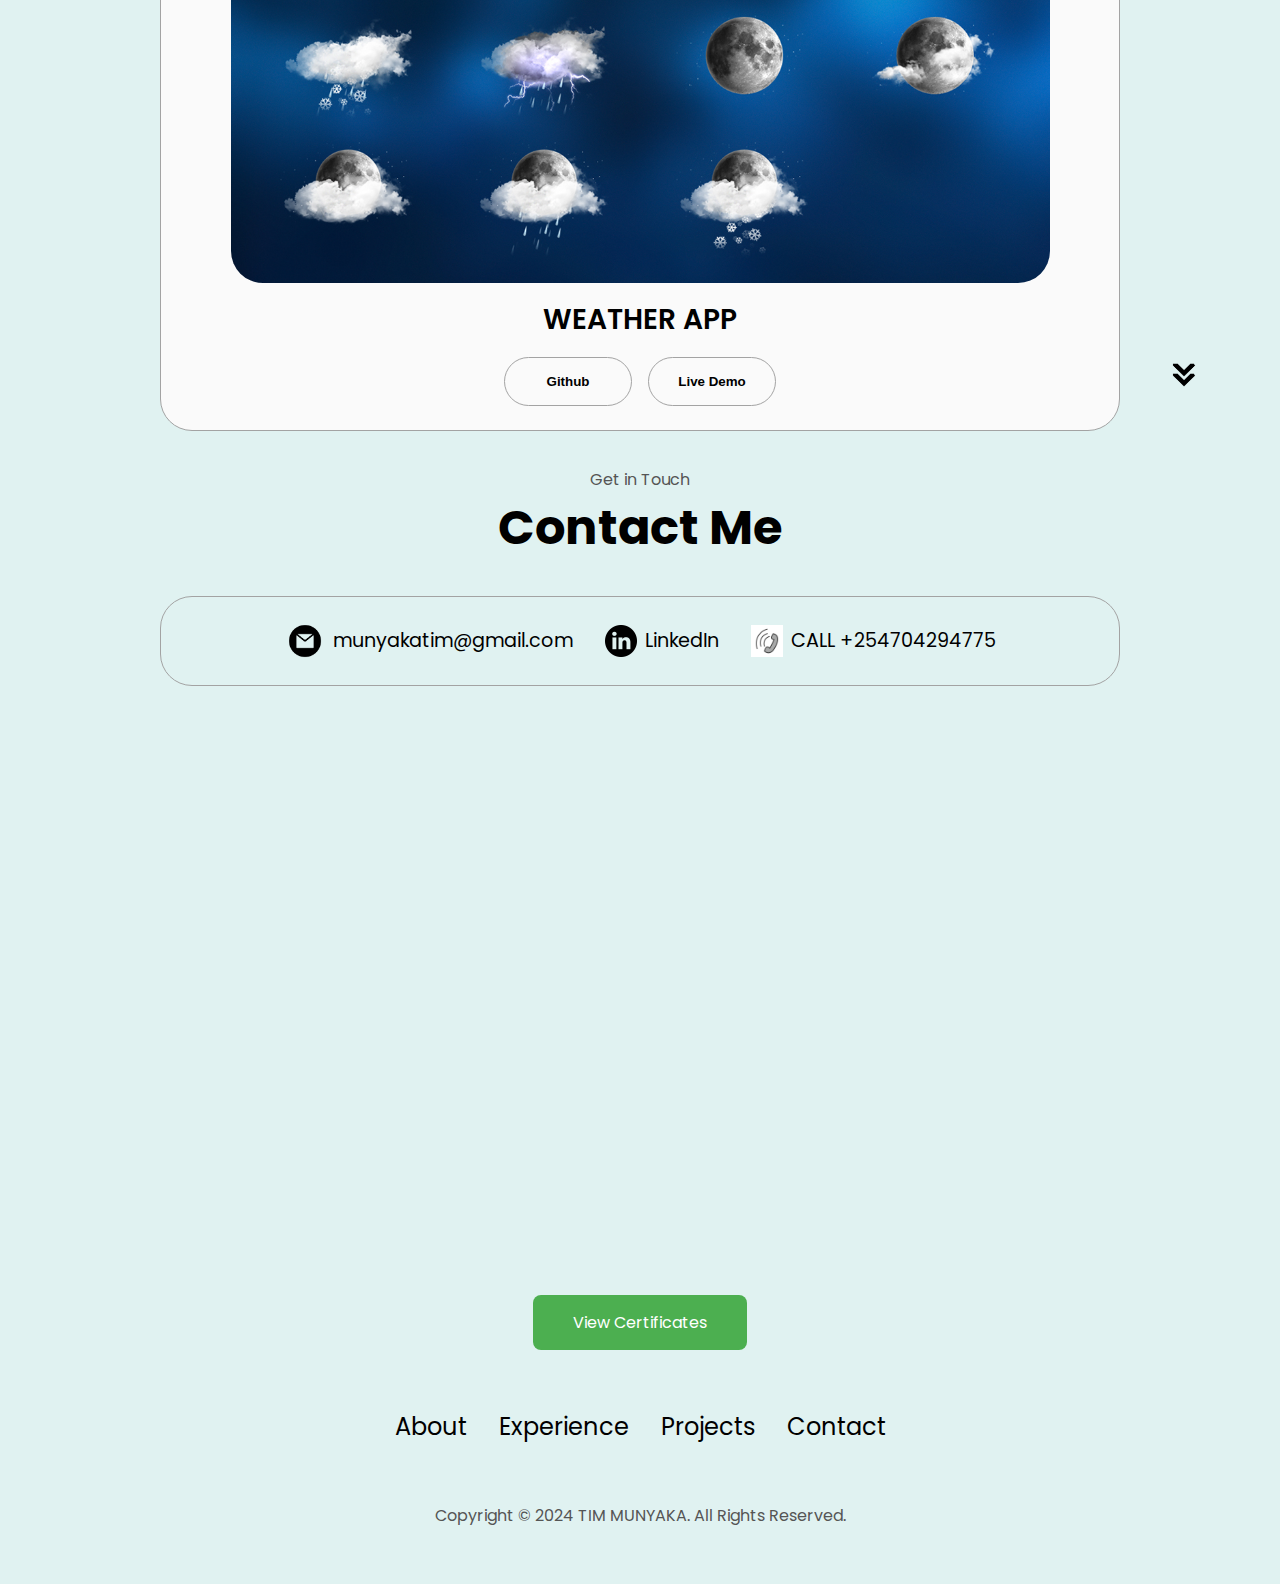
==== commit 50693ac7: "added project" ====
--- a/index.html
+++ b/index.html
@@ -189,11 +189,11 @@
                     <div class="article-container">
                         <img src="tukp1.jpg" alt="Project 1" class="project-img" />
                     </div>
-                    <h2 class="experience-sub-title project-title">THE TECHNICAL UNIVERSITY OF KENYA</h2>
+                    <h2 class="experience-sub-title project-title">Random Quote Generator</h2>
                     <div class="btn-container">
                         <button class="btn btn-color-2 project-btn" onclick="location.href='https://github.com/timmunyaka1'">
                 Github
-                <button class="btn btn-color-2 project-btn" onclick="window.location.href='indext.htm'">
+                <button class="btn btn-color-2 project-btn" onclick="window.location.href='index1.html'">
                     Live Demo
                 </button>
 
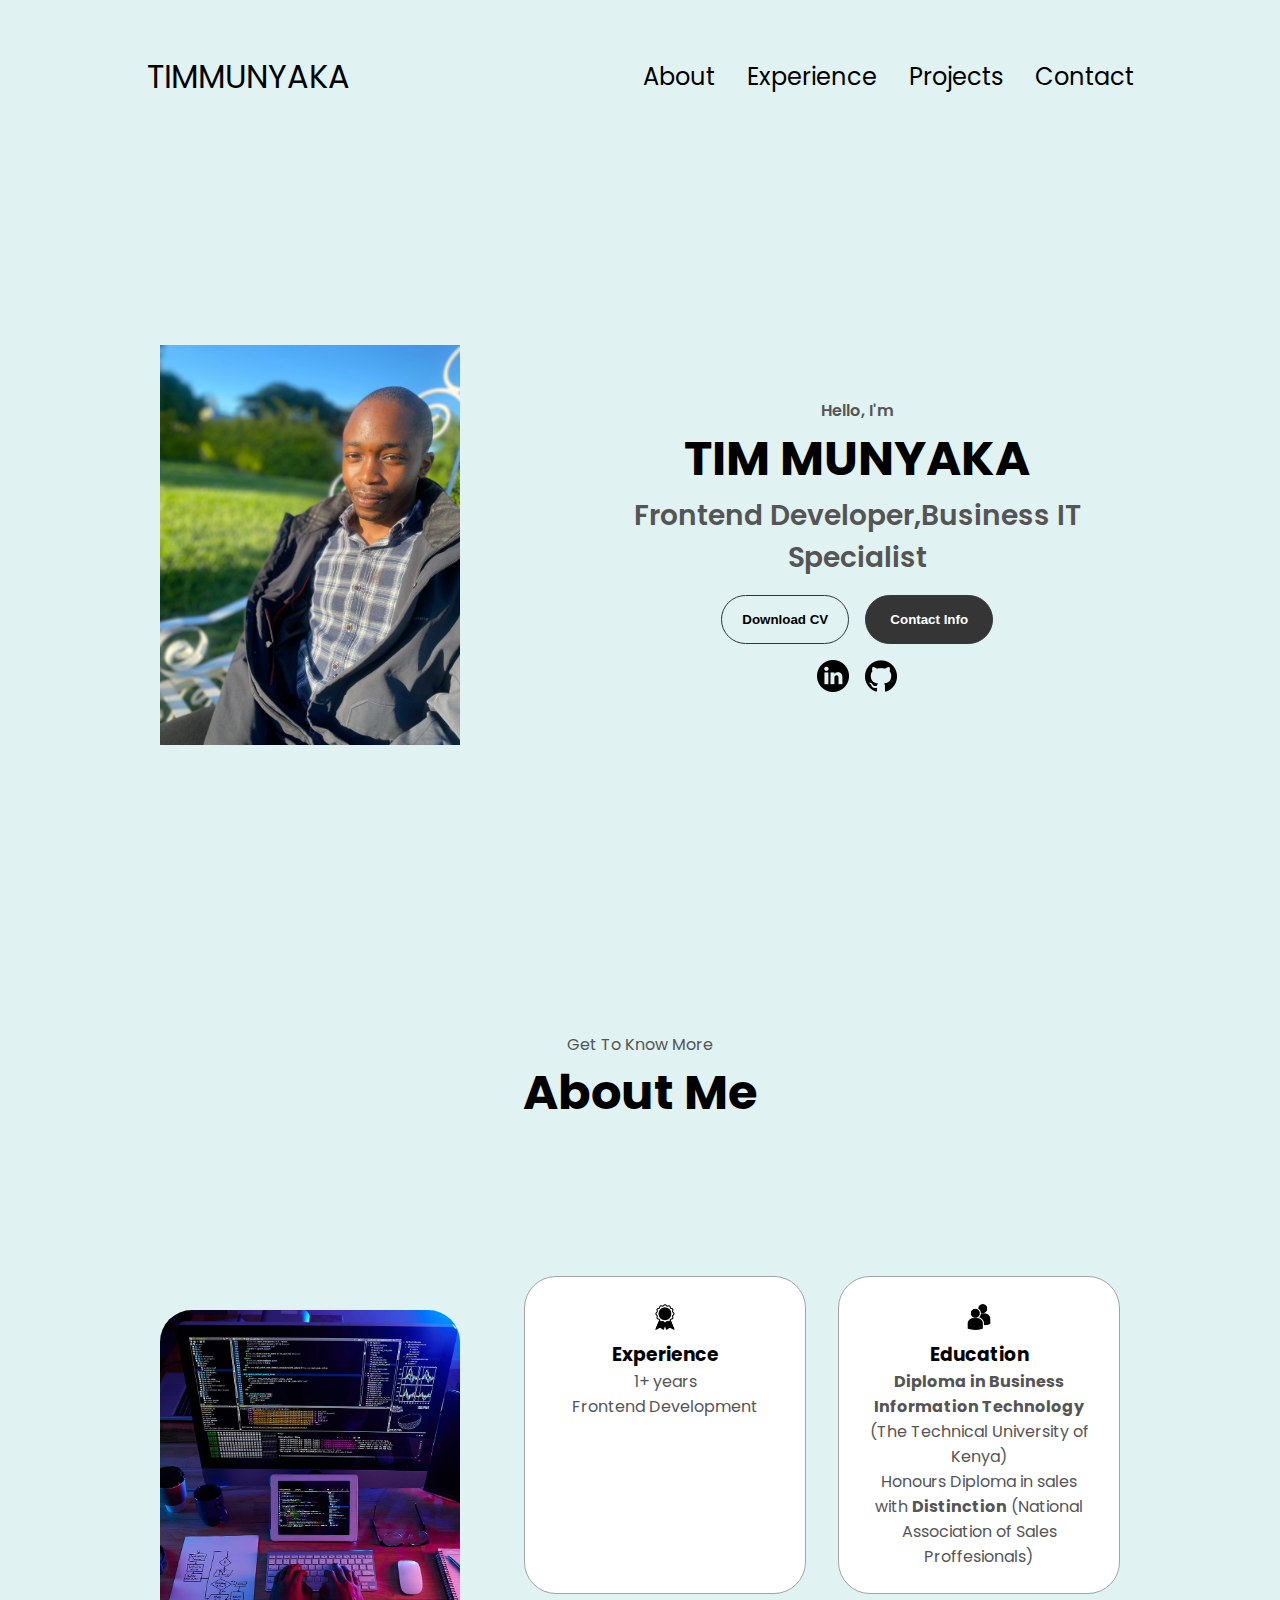
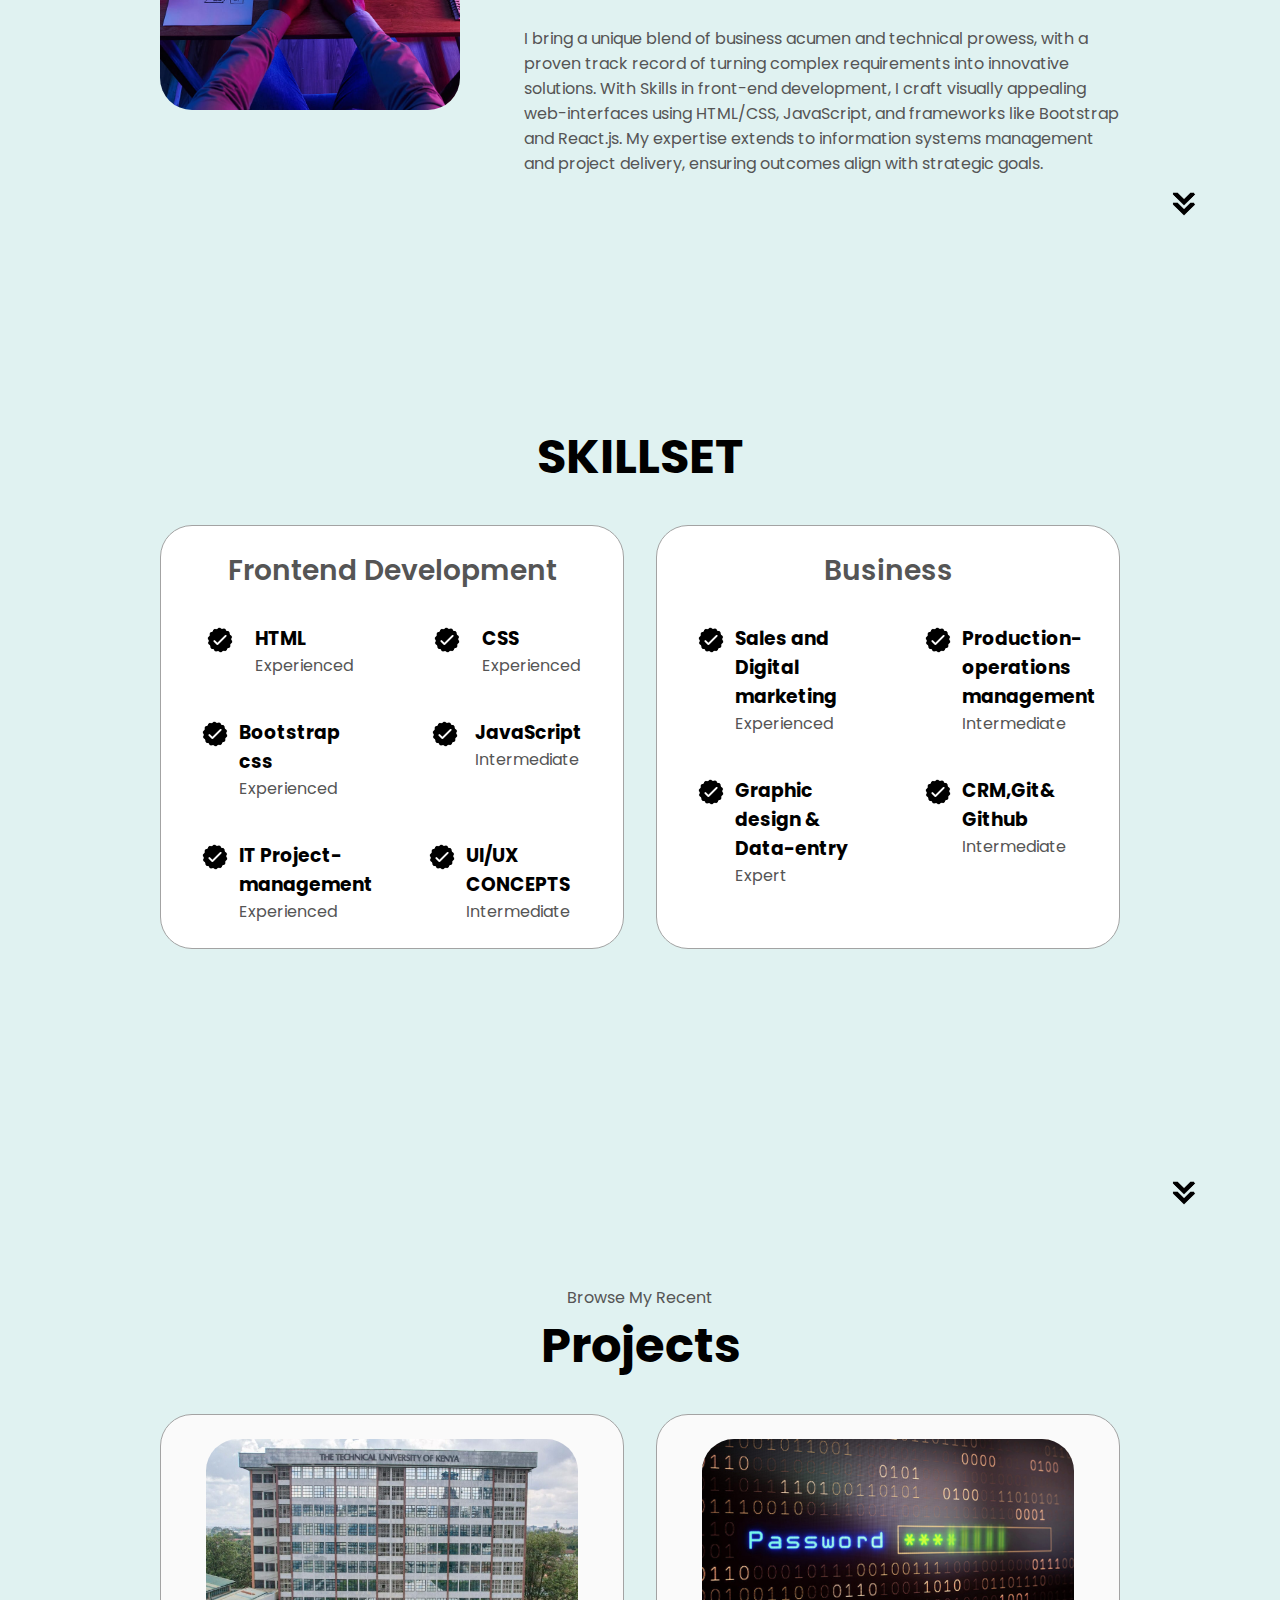
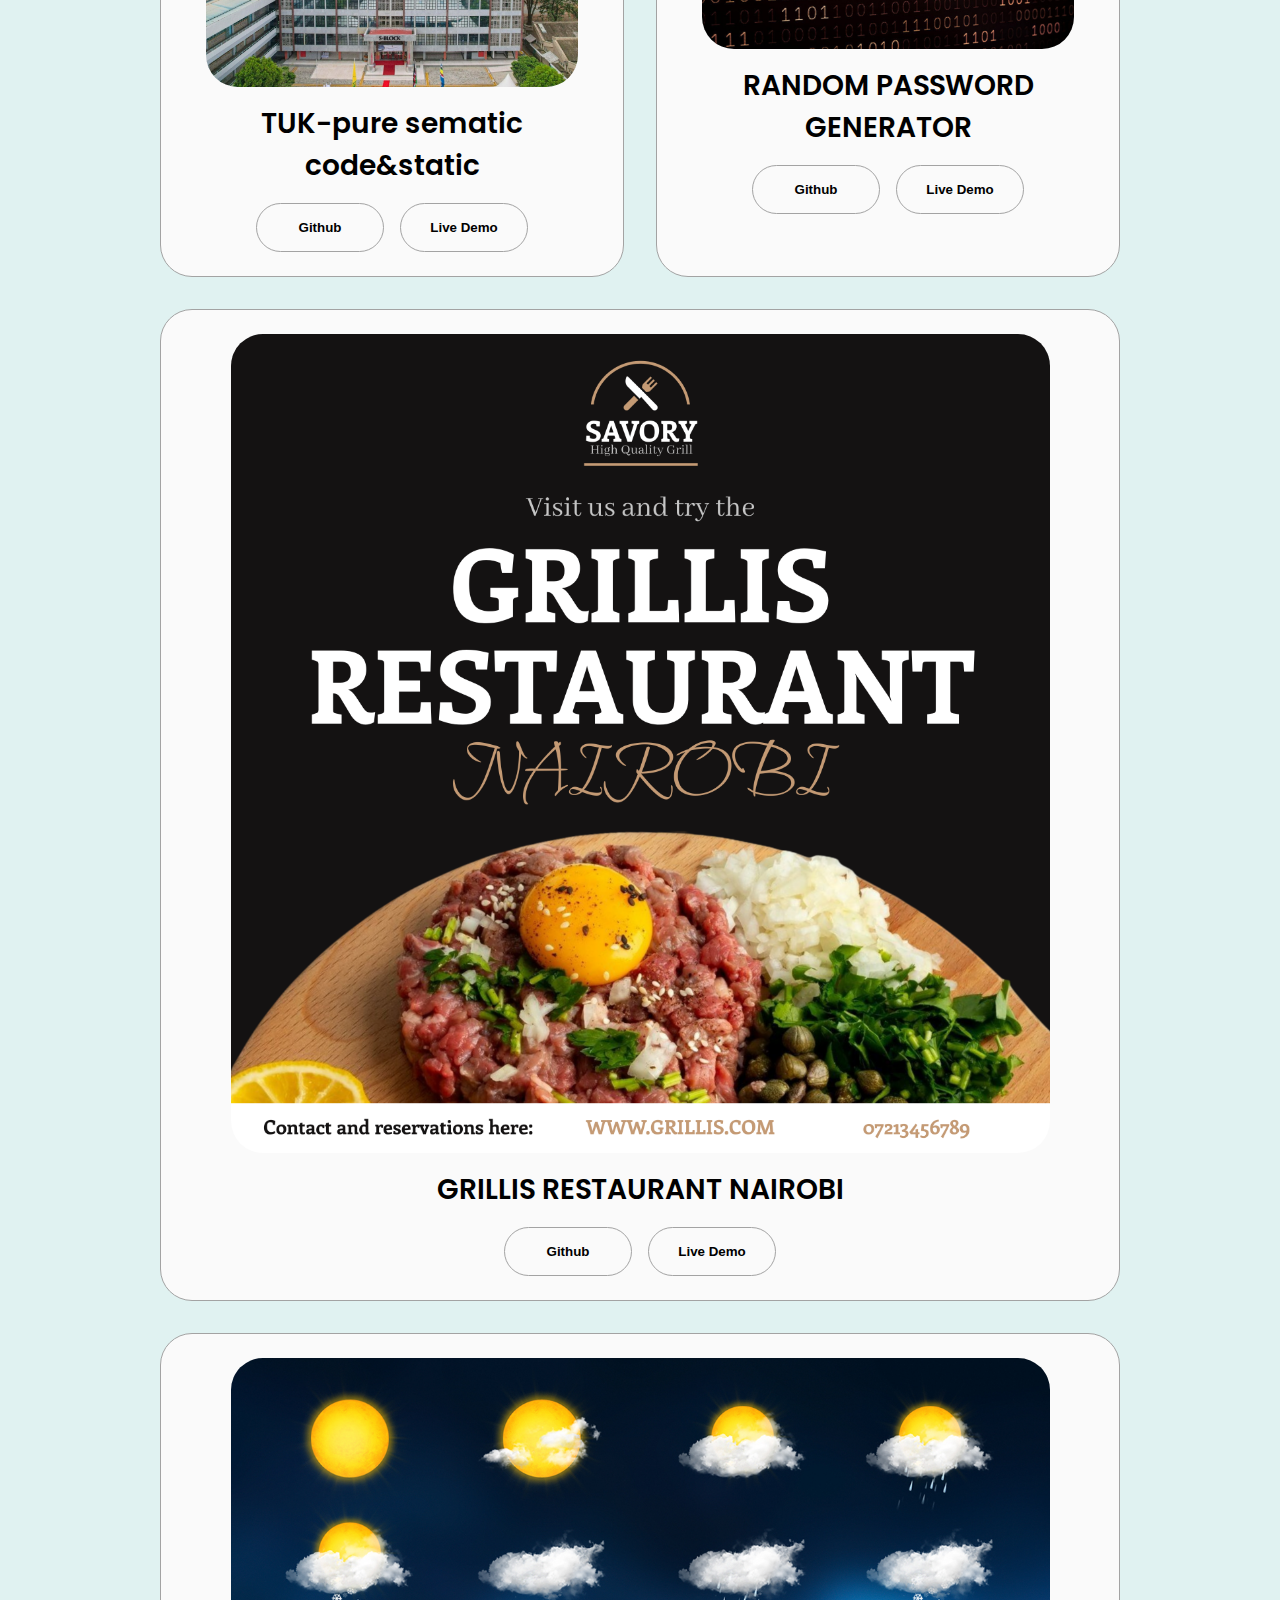
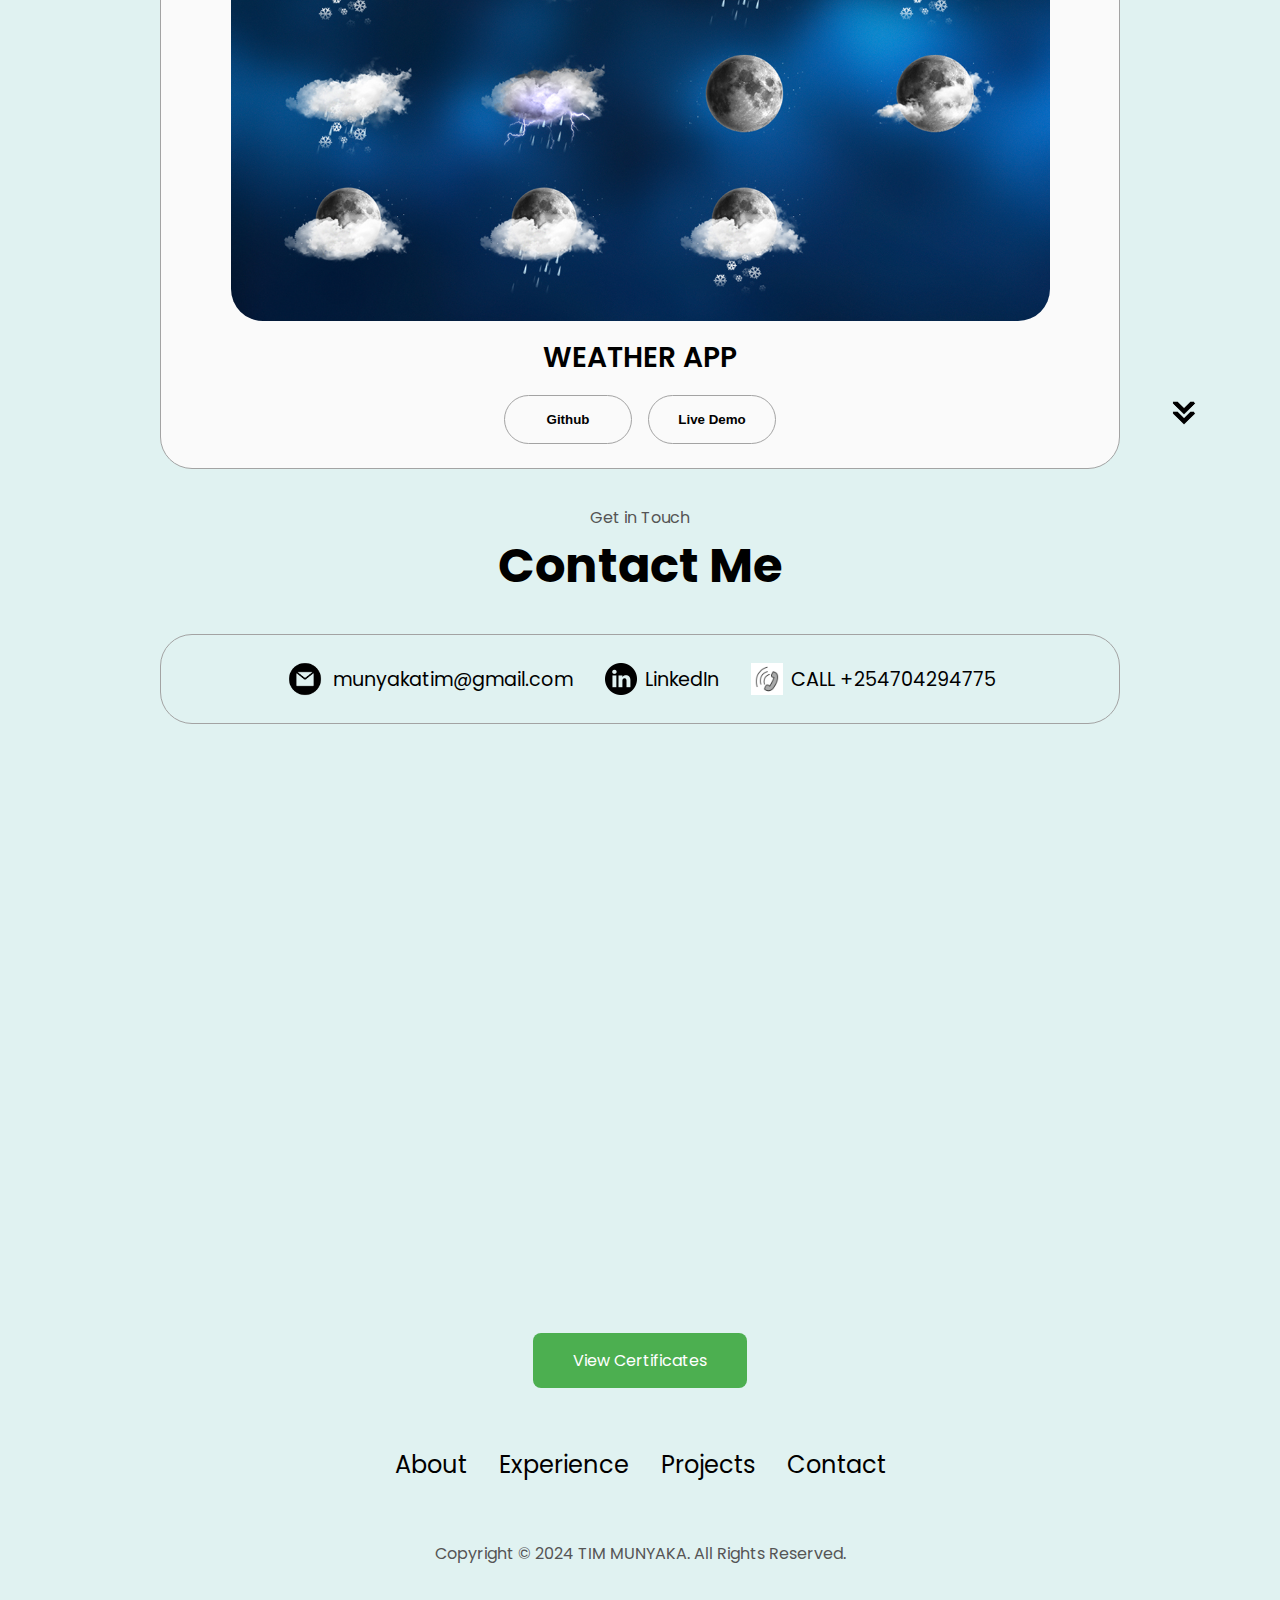
==== commit 8a01cf97: "Update index.html" ====
--- a/index.html
+++ b/index.html
@@ -189,11 +189,11 @@
                     <div class="article-container">
                         <img src="tukp1.jpg" alt="Project 1" class="project-img" />
                     </div>
-                    <h2 class="experience-sub-title project-title">Random Quote Generator</h2>
+                    <h2 class="experience-sub-title project-title">TUK-pure sematic code&static </h2>
                     <div class="btn-container">
                         <button class="btn btn-color-2 project-btn" onclick="location.href='https://github.com/timmunyaka1'">
                 Github
-                <button class="btn btn-color-2 project-btn" onclick="window.location.href='index1.html'">
+                <button class="btn btn-color-2 project-btn" onclick="window.location.href='indext.htm'">
                     Live Demo
                 </button>
 
